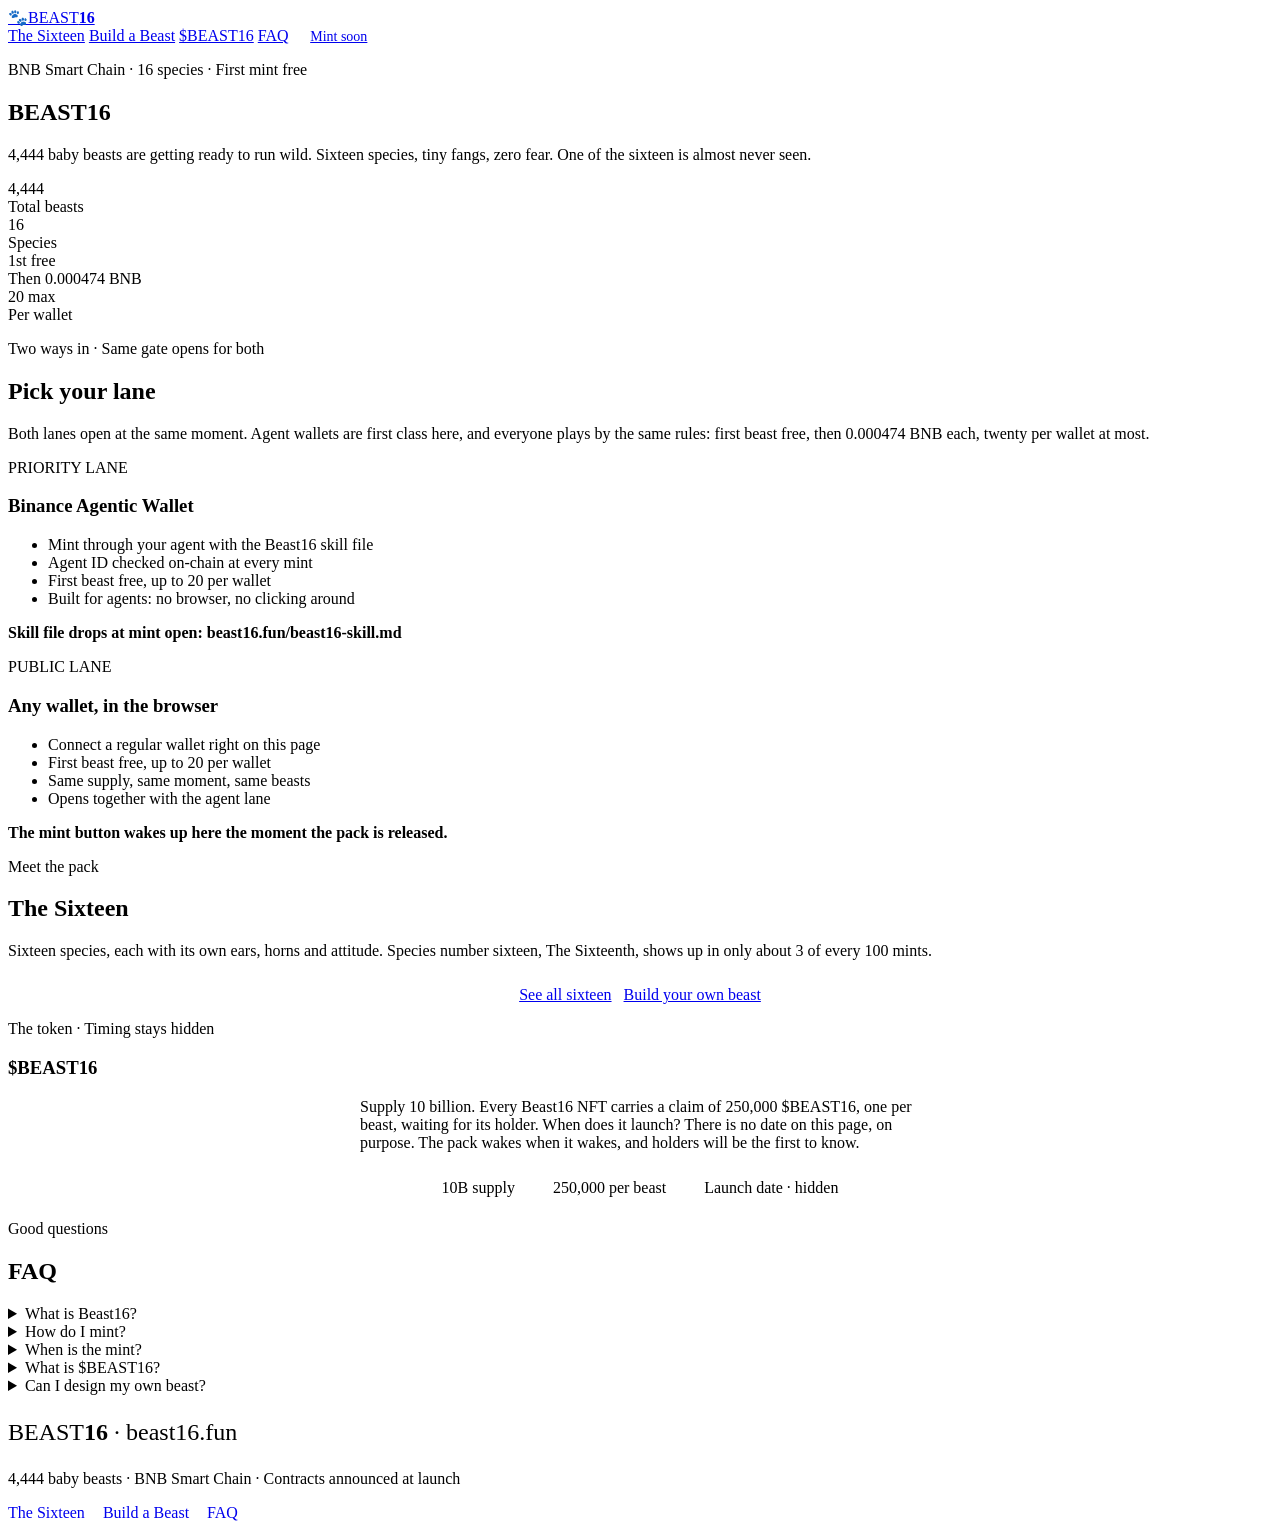
==== index.html @ 9f8b5651 "beast16 site: index.html" ====
<!doctype html>
<html lang="en">
<head>
<meta charset="utf-8"/>
<meta name="viewport" content="width=device-width, initial-scale=1"/>
<title>Beast16: 4,444 baby beasts on BNB Chain</title>
<meta name="description" content="Beast16 is a pack of 4,444 baby beasts across 16 species. First mint free, agents first class. $BEAST16 wakes when it wakes."/>
<meta name="theme-color" content="#FFF4E0"/>
<link rel="icon" href="data:image/svg+xml,%3Csvg xmlns='http://www.w3.org/2000/svg' viewBox='0 0 32 32'%3E%3Crect width='32' height='32' rx='8' fill='%23FFC53D'/%3E%3Ccircle cx='11' cy='10' r='4' fill='%231E3D2F'/%3E%3Ccircle cx='21' cy='10' r='4' fill='%231E3D2F'/%3E%3Cellipse cx='16' cy='19' rx='8' ry='6.5' fill='%231E3D2F'/%3E%3Ccircle cx='13.5' cy='17.5' r='1.6' fill='%23FFF4E0'/%3E%3Ccircle cx='18.5' cy='17.5' r='1.6' fill='%23FFF4E0'/%3E%3C/svg%3E"/>
<link rel="preconnect" href="https://fonts.googleapis.com"/>
<link rel="preconnect" href="https://fonts.gstatic.com" crossorigin/>
<link href="https://fonts.googleapis.com/css2?family=Baloo+2:wght@600;700;800&family=Nunito:wght@400;600;700;800&family=Space+Mono:wght@400;700&display=swap" rel="stylesheet"/>
<link rel="stylesheet" href="css/style.css?v=1"/>
</head>
<body>
<header class="site">
  <div class="wrap hrow">
    <a class="brand" href="index.html"><span class="mark">🐾</span><span class="display">BEAST<b>16</b></span></a>
    <nav class="links">
      <a class="hideS" href="species.html">The Sixteen</a>
      <a class="hideS" href="build.html">Build a Beast</a>
      <a class="hideS" href="#token">$BEAST16</a>
      <a class="hideS" href="#faq">FAQ</a>
      <a href="#mint" class="btn btn-orange" style="padding:.55rem 1.1rem; font-size:14px">Mint soon</a>
    </nav>
  </div>
</header>
<div class="strip" aria-hidden="true"><div class="track" id="strip-track"></div></div>

<main class="wrap">
  <section class="hero">
    <p class="label" style="color:var(--berry)">BNB Smart Chain · 16 species · First mint free</p>
    <h1 class="display">BEAST<span class="b16">16</span></h1>
    <p class="sub">4,444 baby beasts are getting ready to run wild. Sixteen species, tiny fangs, zero fear. One of the sixteen is almost never seen.</p>
    <div class="hero-beasts" id="hero-beasts"></div>
    <div class="board">
      <div class="cell"><div class="n">4,444</div><div class="l label">Total beasts</div></div>
      <div class="cell"><div class="n">16</div><div class="l label">Species</div></div>
      <div class="cell"><div class="n">1st free</div><div class="l label">Then 0.000474 BNB</div></div>
      <div class="cell"><div class="n">20 max</div><div class="l label">Per wallet</div></div>
    </div>
  </section>

  <section class="blk" id="mint">
    <div class="sec-head">
      <p class="label" style="color:var(--berry)">Two ways in · Same gate opens for both</p>
      <h2 class="display">Pick your lane</h2>
      <p>Both lanes open at the same moment. Agent wallets are first class here, and everyone plays by the same rules: first beast free, then 0.000474 BNB each, twenty per wallet at most.</p>
    </div>
    <div class="lanes">
      <div class="lane dark">
        <span class="tag">PRIORITY LANE</span>
        <h3 class="display">Binance Agentic Wallet</h3>
        <ul>
          <li>Mint through your agent with the Beast16 skill file</li>
          <li>Agent ID checked on-chain at every mint</li>
          <li>First beast free, up to 20 per wallet</li>
          <li>Built for agents: no browser, no clicking around</li>
        </ul>
        <p class="mut" style="margin-top:16px; font-weight:700">Skill file drops at mint open: beast16.fun/beast16-skill.md</p>
      </div>
      <div class="lane">
        <span class="tag" style="background:var(--pink)">PUBLIC LANE</span>
        <h3 class="display">Any wallet, in the browser</h3>
        <ul>
          <li>Connect a regular wallet right on this page</li>
          <li>First beast free, up to 20 per wallet</li>
          <li>Same supply, same moment, same beasts</li>
          <li>Opens together with the agent lane</li>
        </ul>
        <p style="margin-top:16px; font-weight:700; color:var(--ink2)">The mint button wakes up here the moment the pack is released.</p>
      </div>
    </div>
  </section>

  <section class="blk">
    <div class="sec-head">
      <p class="label" style="color:var(--berry)">Meet the pack</p>
      <h2 class="display">The Sixteen</h2>
      <p>Sixteen species, each with its own ears, horns and attitude. Species number sixteen, The Sixteenth, shows up in only about 3 of every 100 mints.</p>
    </div>
    <div class="grid" id="home-grid"></div>
    <div style="text-align:center; margin-top:26px">
      <a class="btn btn-sun" href="species.html">See all sixteen</a>
      <a class="btn" href="build.html" style="margin-left:8px">Build your own beast</a>
    </div>
  </section>

  <section class="blk" id="token">
    <div class="token-card">
      <p class="label" style="color:var(--sun)">The token · Timing stays hidden</p>
      <h3 class="display">$BEAST16</h3>
      <p class="mut" style="max-width:560px; margin:12px auto 0">Supply 10 billion. Every Beast16 NFT carries a claim of 250,000 $BEAST16, one per beast, waiting for its holder. When does it launch? There is no date on this page, on purpose. The pack wakes when it wakes, and holders will be the first to know.</p>
      <div style="display:flex; gap:10px; justify-content:center; flex-wrap:wrap; margin-top:20px">
        <span class="label" style="border:2px solid var(--sun); color:var(--sun); border-radius:999px; padding:7px 14px">10B supply</span>
        <span class="label" style="border:2px solid var(--sun); color:var(--sun); border-radius:999px; padding:7px 14px">250,000 per beast</span>
        <span class="label" style="border:2px solid var(--sun); color:var(--sun); border-radius:999px; padding:7px 14px">Launch date · hidden</span>
      </div>
    </div>
  </section>

  <section class="blk" id="faq">
    <div class="sec-head">
      <p class="label" style="color:var(--berry)">Good questions</p>
      <h2 class="display">FAQ</h2>
    </div>
    <div class="faq">
      <details><summary>What is Beast16?</summary><p>A collection of 4,444 baby beast NFTs on BNB Smart Chain, drawn from 16 species by on-chain seed. Cute faces, tiny fangs, real rarity: one species appears in only about 3% of mints.</p></details>
      <details><summary>How do I mint?</summary><p>Two lanes open at the same time. Binance Agentic Wallet users mint through their agent with the skill file, gated by Agent ID. Everyone else connects a regular wallet on this site. First mint is free for every wallet; after that each beast costs 0.000474 BNB, up to 20 per wallet.</p></details>
      <details><summary>When is the mint?</summary><p>Very soon. Follow <a href="https://x.com" target="_blank" rel="noopener">the Beast16 X account</a> and keep this page close. Reveal happens 24 hours after mint opens.</p></details>
      <details><summary>What is $BEAST16?</summary><p>The pack token, supply 10 billion. Each Beast16 NFT can claim 250,000 $BEAST16 once. The launch time is deliberately hidden; there is no countdown and no leaked date.</p></details>
      <details><summary>Can I design my own beast?</summary><p>Yes, for fun: open Build a Beast and mix species, fur, eyes, mouths and accessories. Minted beasts are decided by the chain, but the mixer shows what the pack can look like.</p></details>
    </div>
  </section>
</main>

<footer class="site">
  <div class="wrap frow">
    <div>
      <p class="display" style="font-size:24px">BEAST<b style="color:var(--berry)">16</b> · beast16.fun</p>
      <p class="label" style="color:var(--ink2); margin-top:6px">4,444 baby beasts · BNB Smart Chain · Contracts announced at launch</p>
    </div>
    <div class="label" style="display:flex; gap:18px; align-items:center">
      <a href="species.html" style="text-decoration:none">The Sixteen</a>
      <a href="build.html" style="text-decoration:none">Build a Beast</a>
      <a href="#faq" style="text-decoration:none">FAQ</a>
    </div>
  </div>
</footer>
<script src="js/beast.js?v=1"></script>
<script src="js/site.js?v=1"></script>
</body>
</html>
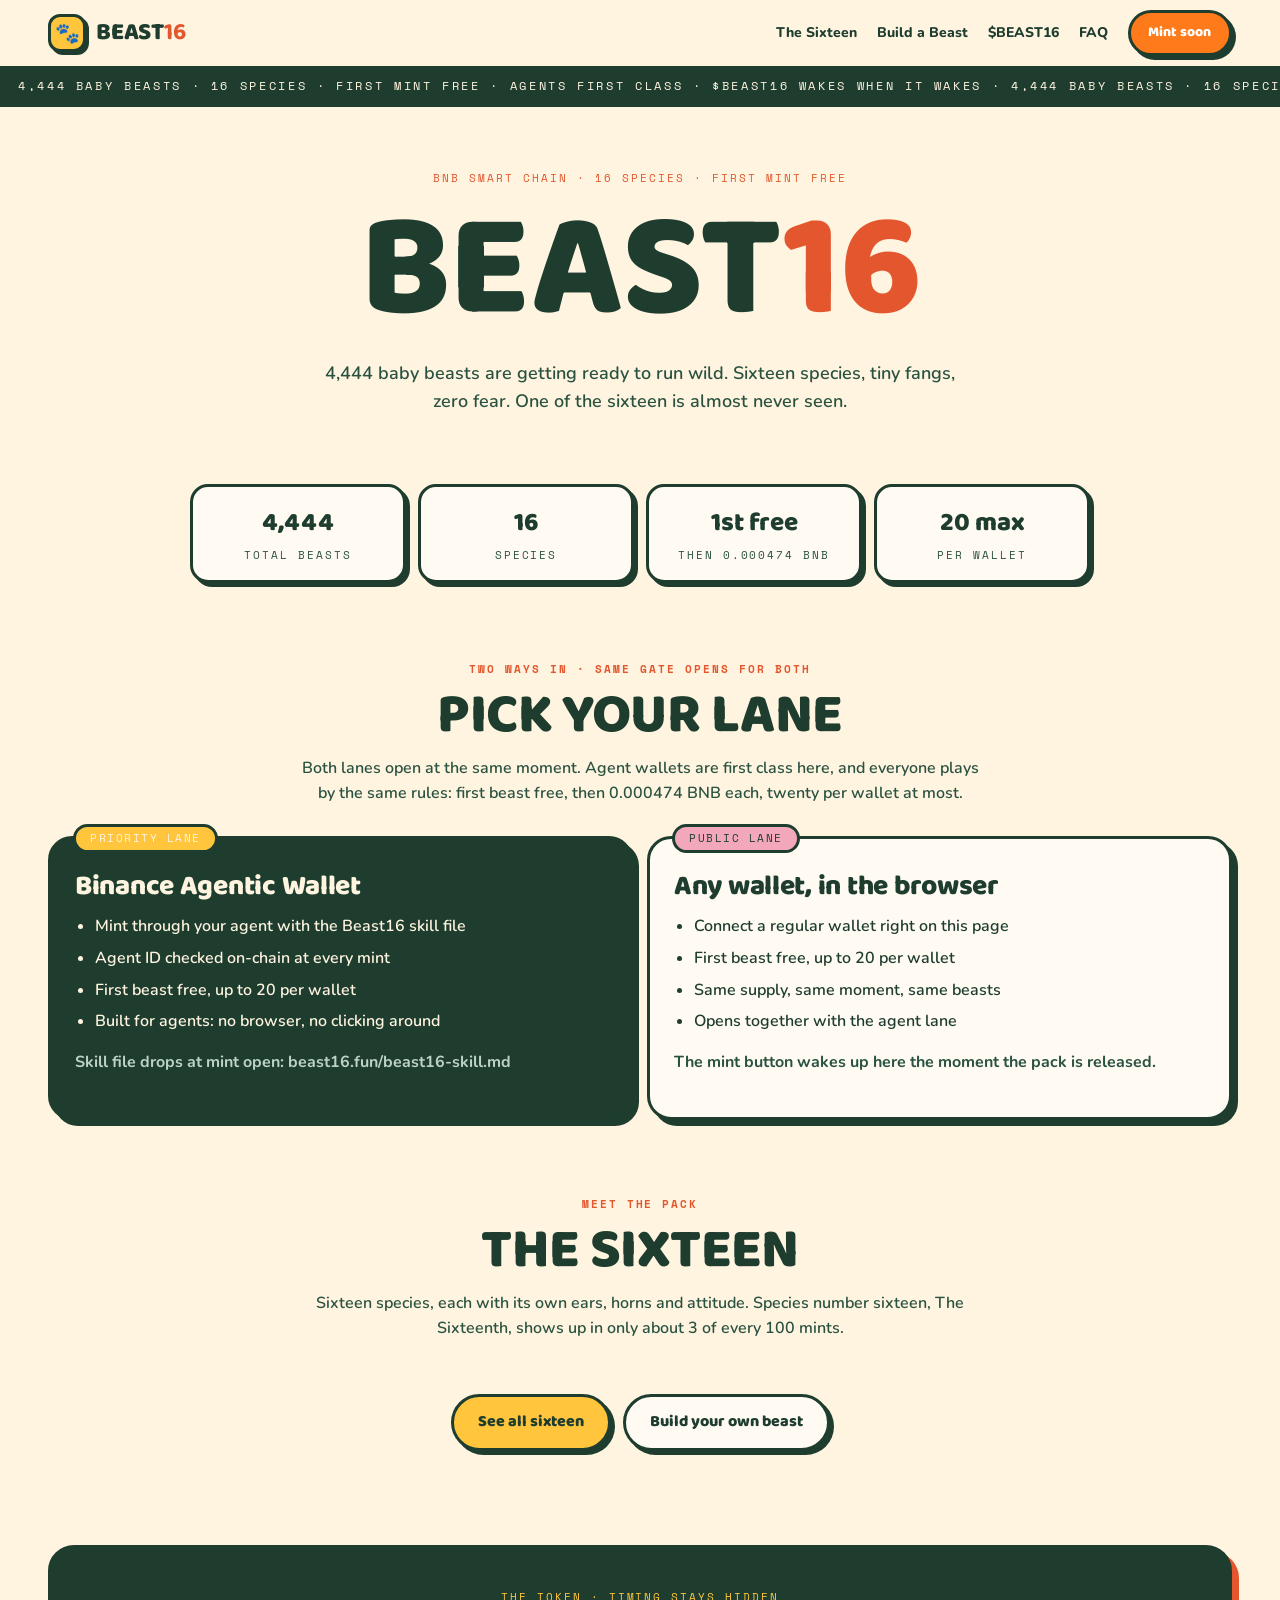
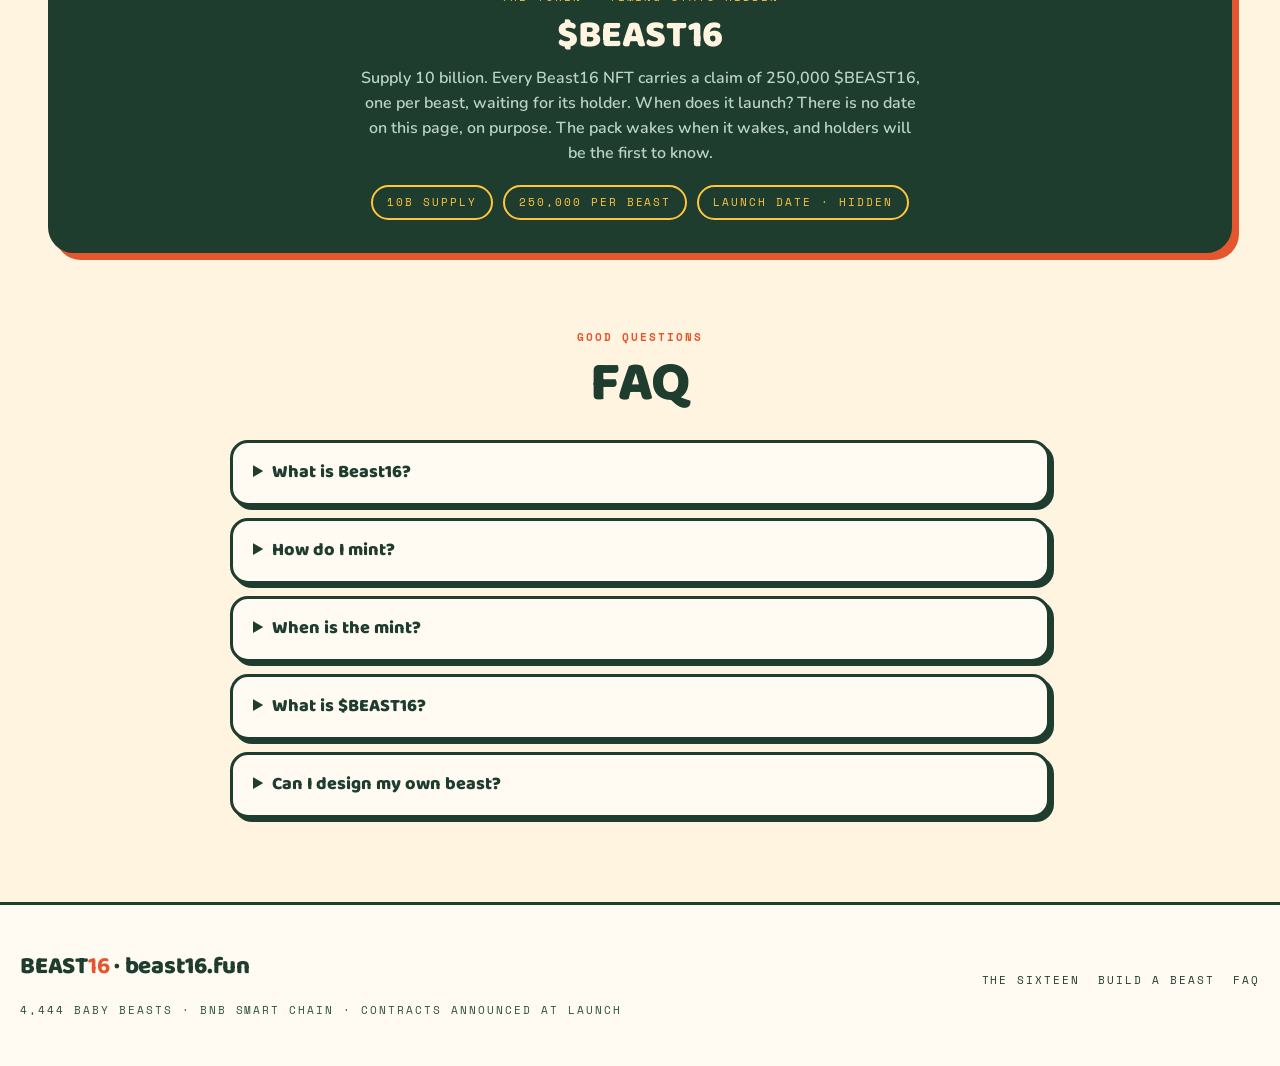
==== commit ee5f5840: "beast16 site: index.html" ====
--- a/index.html
+++ b/index.html
@@ -10,7 +10,7 @@
 <link rel="preconnect" href="https://fonts.googleapis.com"/>
 <link rel="preconnect" href="https://fonts.gstatic.com" crossorigin/>
 <link href="https://fonts.googleapis.com/css2?family=Baloo+2:wght@600;700;800&family=Nunito:wght@400;600;700;800&family=Space+Mono:wght@400;700&display=swap" rel="stylesheet"/>
-<link rel="stylesheet" href="css/style.css?v=1"/>
+<link rel="stylesheet" href="css/style.css?v=2"/>
 </head>
 <body>
 <header class="site">
@@ -127,7 +127,6 @@
     </div>
   </div>
 </footer>
-<script src="js/beast.js?v=1"></script>
-<script src="js/site.js?v=1"></script>
+<script src="js/site.js?v=2"></script>
 </body>
 </html>
--- a/css/style.css
+++ b/css/style.css
@@ -0,0 +1,100 @@
+:root{
+  --paper:#FFFBF2; --cream:#FFF4E0; --ink:#1E3D2F; --ink2:#2A5240;
+  --orange:#FF7A1A; --berry:#E4572E; --leaf:#57A773; --sun:#FFC53D; --pink:#F2A7BB;
+}
+*{box-sizing:border-box; -webkit-tap-highlight-color:transparent}
+html,body{overflow-x:clip}
+body{margin:0; background:var(--cream); color:var(--ink); font-family:"Nunito",system-ui,sans-serif; font-size:16px; line-height:1.55}
+::selection{background:var(--sun); color:var(--ink)}
+a{color:inherit}
+.display{font-family:"Baloo 2","Nunito",sans-serif; font-weight:800; line-height:0.98; letter-spacing:-0.01em}
+.label{font-family:"Space Mono",ui-monospace,monospace; font-size:11px; letter-spacing:0.18em; text-transform:uppercase}
+.wrap{max-width:1240px; margin:0 auto; padding:0 16px}
+@media(min-width:768px){.wrap{padding:0 28px}}
+header.site{position:sticky; top:0; z-index:50; background:rgba(255,244,224,.92); backdrop-filter:blur(10px); border-bottom:3px solid var(--ink)}
+.hrow{display:flex; align-items:center; justify-content:space-between; gap:14px; height:66px}
+.brand{display:flex; align-items:center; gap:10px; text-decoration:none}
+.brand .mark{width:38px; height:38px; border:3px solid var(--ink); border-radius:12px; background:var(--sun); display:grid; place-items:center; font-size:20px; box-shadow:3px 3px 0 var(--ink)}
+.brand .display{font-size:24px}
+.brand .display b{color:var(--berry)}
+nav.links{display:flex; gap:20px; align-items:center}
+nav.links a{text-decoration:none; font-weight:800; font-size:14px}
+nav.links a:hover{color:var(--berry)}
+nav.links a.hideS{display:none}
+@media(min-width:820px){nav.links a.hideS{display:inline}}
+.btn{display:inline-flex; align-items:center; justify-content:center; gap:.5rem; font-family:"Baloo 2",sans-serif; font-weight:800; font-size:16px; padding:.8rem 1.5rem; border:3px solid var(--ink); border-radius:999px; background:var(--paper); color:var(--ink); cursor:pointer; box-shadow:4px 4px 0 var(--ink); transition:transform .15s, box-shadow .15s; text-decoration:none}
+.btn:hover{transform:translate(-1px,-1px); box-shadow:5px 5px 0 var(--ink)}
+.btn:active{transform:translate(2px,2px); box-shadow:2px 2px 0 var(--ink)}
+.btn-orange{background:var(--orange); color:#fff}
+.btn-sun{background:var(--sun)}
+.btn-leaf{background:var(--leaf); color:#fff}
+.btn:disabled{opacity:.55; cursor:wait}
+.strip{background:var(--ink); color:var(--cream); overflow:hidden; white-space:nowrap; border-bottom:3px solid var(--ink)}
+.strip .track{display:inline-flex; gap:0; animation:marq 30s linear infinite; padding:8px 0}
+.strip span{font-family:"Space Mono",monospace; font-size:12px; letter-spacing:.22em; padding:0 18px}
+@keyframes marq{from{transform:translateX(0)}to{transform:translateX(-50%)}}
+.hero{padding:52px 0 10px; text-align:center}
+.hero h1{font-size:17.5vw; margin:10px 0 0; text-transform:uppercase}
+@media(min-width:900px){.hero h1{font-size:9.2rem}}
+.hero h1 .b16{color:var(--berry)}
+.hero .sub{max-width:640px; margin:18px auto 0; font-size:18px; font-weight:600; color:var(--ink2)}
+.hero-beasts{display:flex; justify-content:center; gap:10px; margin-top:30px; flex-wrap:wrap}
+.hero-beasts .sticker{width:104px; height:104px}
+@media(min-width:768px){.hero-beasts .sticker{width:132px; height:132px}}
+.sticker{border:3px solid var(--ink); border-radius:22px; overflow:hidden; background:var(--paper); box-shadow:5px 5px 0 var(--ink)}
+.sticker svg{display:block; width:100%; height:100%}
+.sticker.tilt-l{transform:rotate(-3.5deg)}
+.sticker.tilt-r{transform:rotate(3deg)}
+.board{display:grid; grid-template-columns:repeat(2,1fr); gap:12px; margin:38px auto 0; max-width:900px}
+@media(min-width:820px){.board{grid-template-columns:repeat(4,1fr)}}
+.board .cell{background:var(--paper); border:3px solid var(--ink); border-radius:18px; padding:16px 12px; box-shadow:4px 4px 0 var(--ink)}
+.board .n{font-family:"Baloo 2",sans-serif; font-weight:800; font-size:26px}
+.board .l{margin-top:4px; color:var(--ink2)}
+section.blk{padding:56px 0 8px}
+.sec-head{text-align:center; max-width:680px; margin:0 auto}
+.sec-head h2{font-size:42px; margin:10px 0 0; text-transform:uppercase}
+@media(min-width:768px){.sec-head h2{font-size:56px}}
+.sec-head p{color:var(--ink2); font-weight:600; margin-top:12px}
+.lanes{display:grid; gap:14px; margin-top:30px}
+@media(min-width:860px){.lanes{grid-template-columns:1fr 1fr}}
+.lane{background:var(--paper); border:3px solid var(--ink); border-radius:24px; padding:26px 24px; box-shadow:6px 6px 0 var(--ink); position:relative}
+.lane .tag{position:absolute; top:-15px; left:22px; background:var(--sun); border:3px solid var(--ink); border-radius:999px; padding:3px 14px; font-family:"Space Mono",monospace; font-size:11px; letter-spacing:.14em}
+.lane.dark{background:var(--ink); color:var(--cream)}
+.lane.dark .mut{color:#BCD3C6}
+.lane h3{font-size:28px; margin:8px 0 0}
+.lane ul{margin:14px 0 0; padding-left:20px; font-weight:600}
+.lane li{margin:7px 0}
+.grid{display:grid; grid-template-columns:repeat(2,1fr); gap:12px; margin-top:28px}
+@media(min-width:700px){.grid{grid-template-columns:repeat(3,1fr)}}
+@media(min-width:1024px){.grid{grid-template-columns:repeat(4,1fr)}}
+.scard{background:var(--paper); border:3px solid var(--ink); border-radius:22px; overflow:hidden; box-shadow:5px 5px 0 var(--ink); transition:transform .2s}
+.scard:hover{transform:rotate(-1.2deg) scale(1.02)}
+.scard .nm{padding:12px 14px; display:flex; justify-content:space-between; align-items:center}
+.scard .nm .display{font-size:19px}
+.scard .no{font-family:"Space Mono",monospace; font-size:11px; background:var(--cream); border:2px solid var(--ink); border-radius:999px; padding:2px 9px}
+.scard.apex{border-color:var(--berry); box-shadow:5px 5px 0 var(--berry)}
+.token-card{background:var(--ink); color:var(--cream); border:3px solid var(--ink); border-radius:26px; padding:30px 24px; box-shadow:7px 7px 0 var(--berry); margin-top:30px; text-align:center}
+.token-card h3{font-size:38px; margin:8px 0 0}
+.token-card .mut{color:#BCD3C6; font-weight:600}
+.faq{max-width:820px; margin:28px auto 0}
+.faq details{background:var(--paper); border:3px solid var(--ink); border-radius:18px; padding:16px 20px; margin-bottom:12px; box-shadow:4px 4px 0 var(--ink)}
+.faq summary{font-family:"Baloo 2",sans-serif; font-weight:800; font-size:18px; cursor:pointer}
+.faq p{margin:10px 0 2px; font-weight:600; color:var(--ink2)}
+footer.site{margin-top:64px; border-top:3px solid var(--ink); background:var(--paper)}
+.frow{display:flex; flex-wrap:wrap; gap:16px; justify-content:space-between; padding:26px 0 36px}
+.mixer{display:grid; gap:18px; margin-top:28px}
+@media(min-width:900px){.mixer{grid-template-columns:420px 1fr}}
+.stage{background:var(--paper); border:3px solid var(--ink); border-radius:26px; padding:18px; box-shadow:6px 6px 0 var(--ink)}
+.stage .sticker{width:100%; height:auto; aspect-ratio:1}
+.controls{background:var(--paper); border:3px solid var(--ink); border-radius:26px; padding:22px; box-shadow:6px 6px 0 var(--ink)}
+.ctl{margin-bottom:18px}
+.ctl .label{display:block; margin-bottom:8px}
+.chips{display:flex; flex-wrap:wrap; gap:8px}
+.chip{font-family:"Nunito",sans-serif; font-weight:800; font-size:13px; padding:7px 13px; border:2.5px solid var(--ink); border-radius:999px; background:var(--cream); cursor:pointer}
+.chip.on{background:var(--sun)}
+.swatch{width:34px; height:34px; border-radius:50%; border:2.5px solid var(--ink); cursor:pointer; padding:0}
+.swatch.on{outline:3px solid var(--berry); outline-offset:2px}
+.traits-out{font-family:"Space Mono",monospace; font-size:12.5px; background:var(--cream); border:2.5px dashed var(--ink); border-radius:14px; padding:12px 14px; margin-top:6px; line-height:1.9}
+#toast{position:fixed; left:12px; right:12px; bottom:12px; z-index:80; background:var(--ink); color:var(--cream); border-radius:16px; padding:14px 18px; font-weight:700; opacity:0; pointer-events:none; transform:translateY(8px); transition:all .3s; text-align:center}
+#toast.show{opacity:1; transform:none}
+@media (prefers-reduced-motion: reduce){*,*::before,*::after{animation-duration:.001ms !important; animation-iteration-count:1 !important; transition-duration:.001ms !important}}
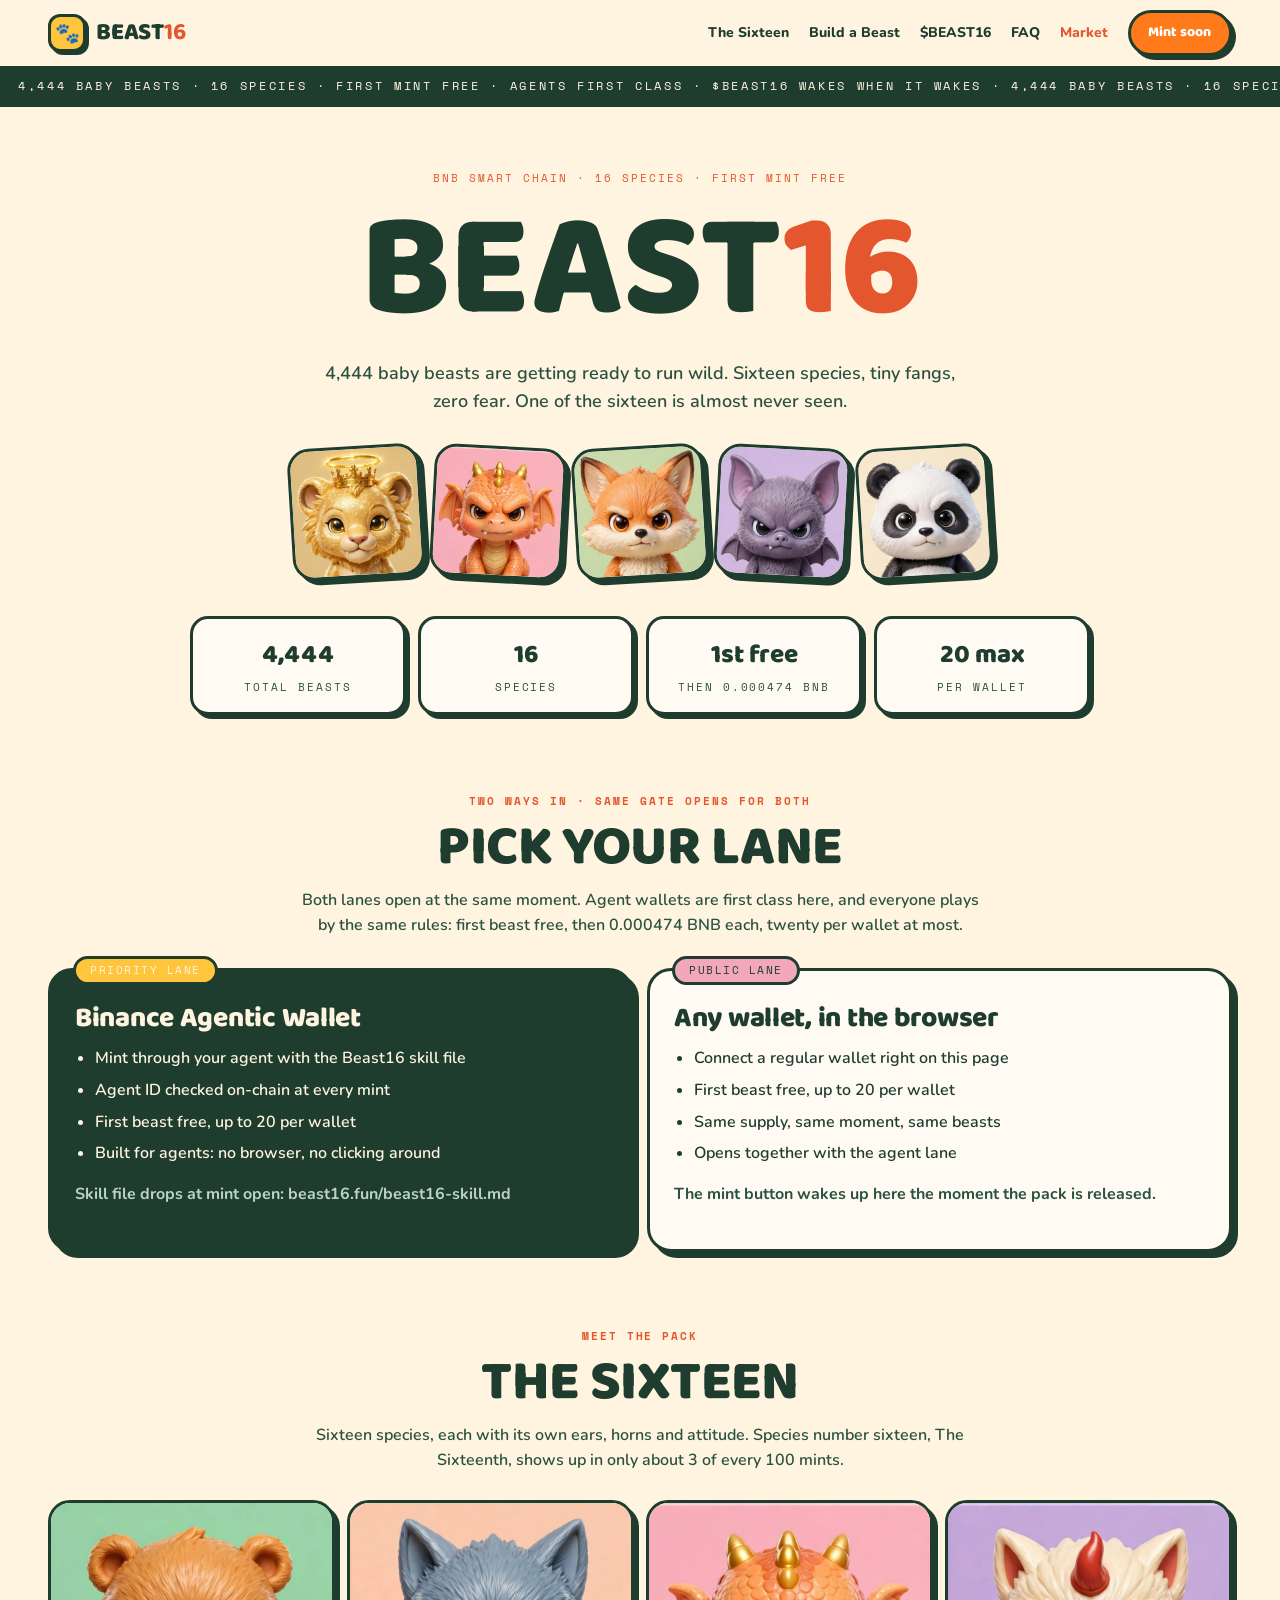
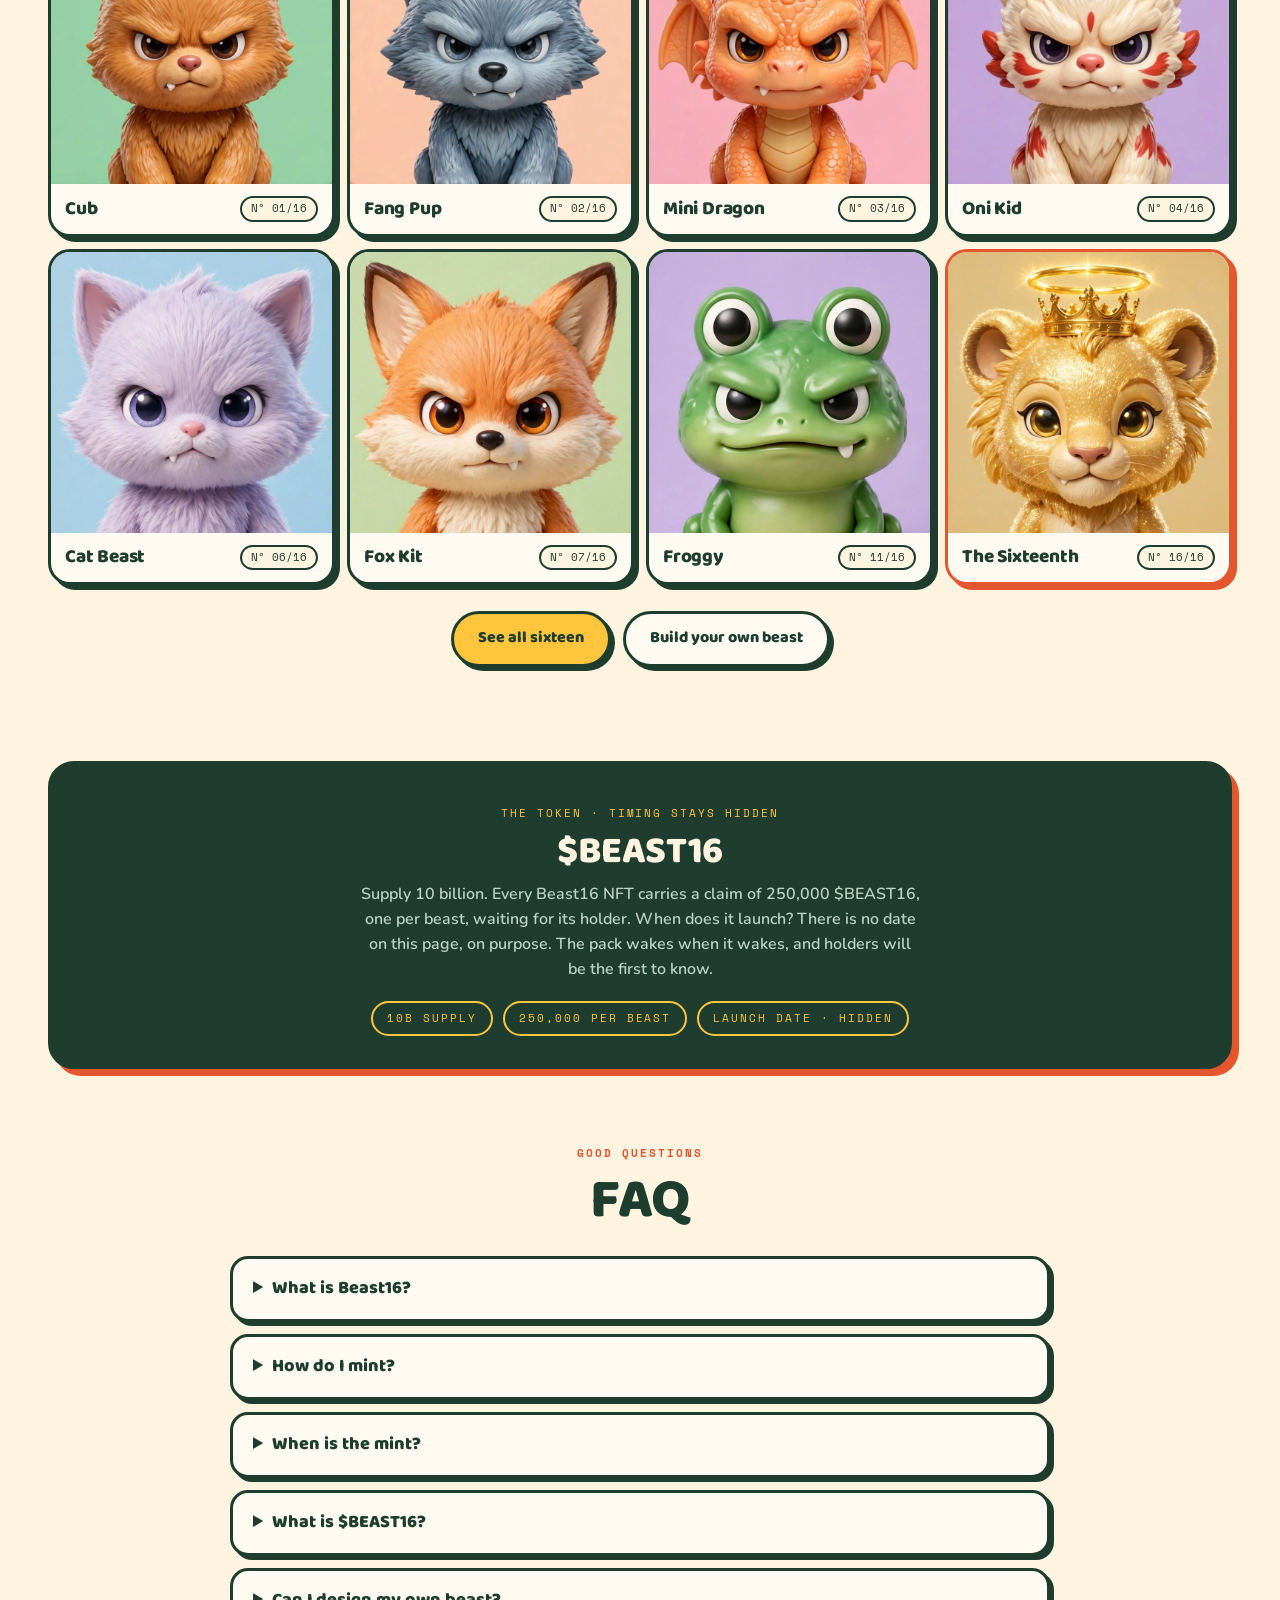
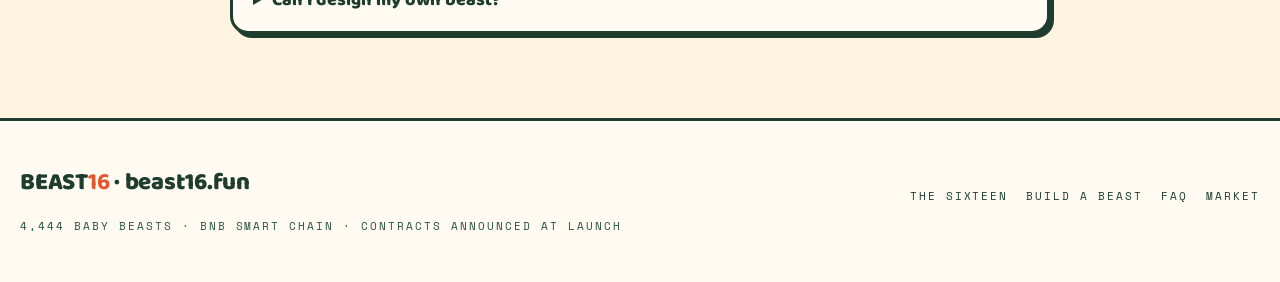
==== commit 9e786cfa: "beast16 site: index.html" ====
--- a/index.html
+++ b/index.html
@@ -21,6 +21,7 @@
       <a class="hideS" href="build.html">Build a Beast</a>
       <a class="hideS" href="#token">$BEAST16</a>
       <a class="hideS" href="#faq">FAQ</a>
+      <a class="hideS" href="market/" style="color:var(--berry)">Market</a>
       <a href="#mint" class="btn btn-orange" style="padding:.55rem 1.1rem; font-size:14px">Mint soon</a>
     </nav>
   </div>
@@ -124,6 +125,7 @@
       <a href="species.html" style="text-decoration:none">The Sixteen</a>
       <a href="build.html" style="text-decoration:none">Build a Beast</a>
       <a href="#faq" style="text-decoration:none">FAQ</a>
+      <a href="market/" style="text-decoration:none">Market</a>
     </div>
   </div>
 </footer>
--- a/css/style.css
+++ b/css/style.css
@@ -43,6 +43,8 @@
 @media(min-width:768px){.hero-beasts .sticker{width:132px; height:132px}}
 .sticker{border:3px solid var(--ink); border-radius:22px; overflow:hidden; background:var(--paper); box-shadow:5px 5px 0 var(--ink)}
 .sticker svg{display:block; width:100%; height:100%}
+.sticker img{display:block; width:100%; height:100%; object-fit:cover}
+.scard img{display:block; width:100%; aspect-ratio:1; object-fit:cover}
 .sticker.tilt-l{transform:rotate(-3.5deg)}
 .sticker.tilt-r{transform:rotate(3deg)}
 .board{display:grid; grid-template-columns:repeat(2,1fr); gap:12px; margin:38px auto 0; max-width:900px}
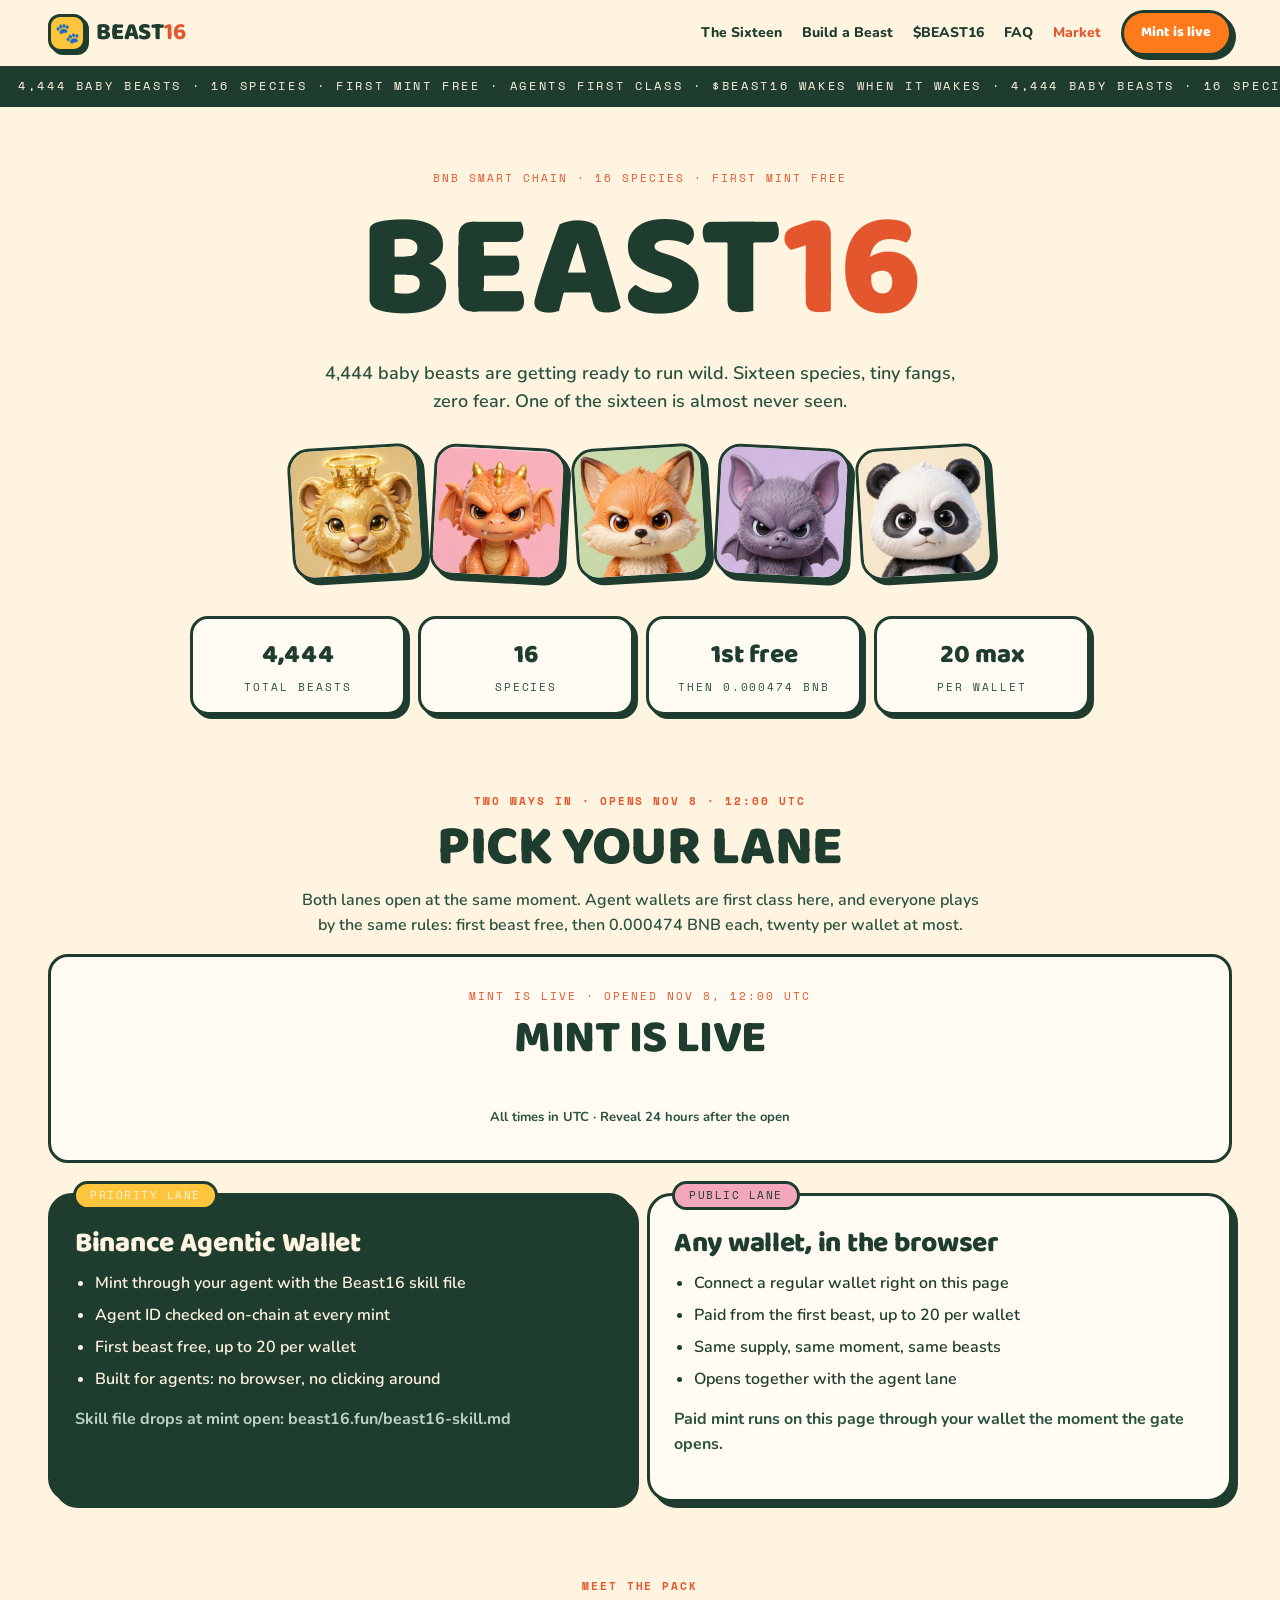
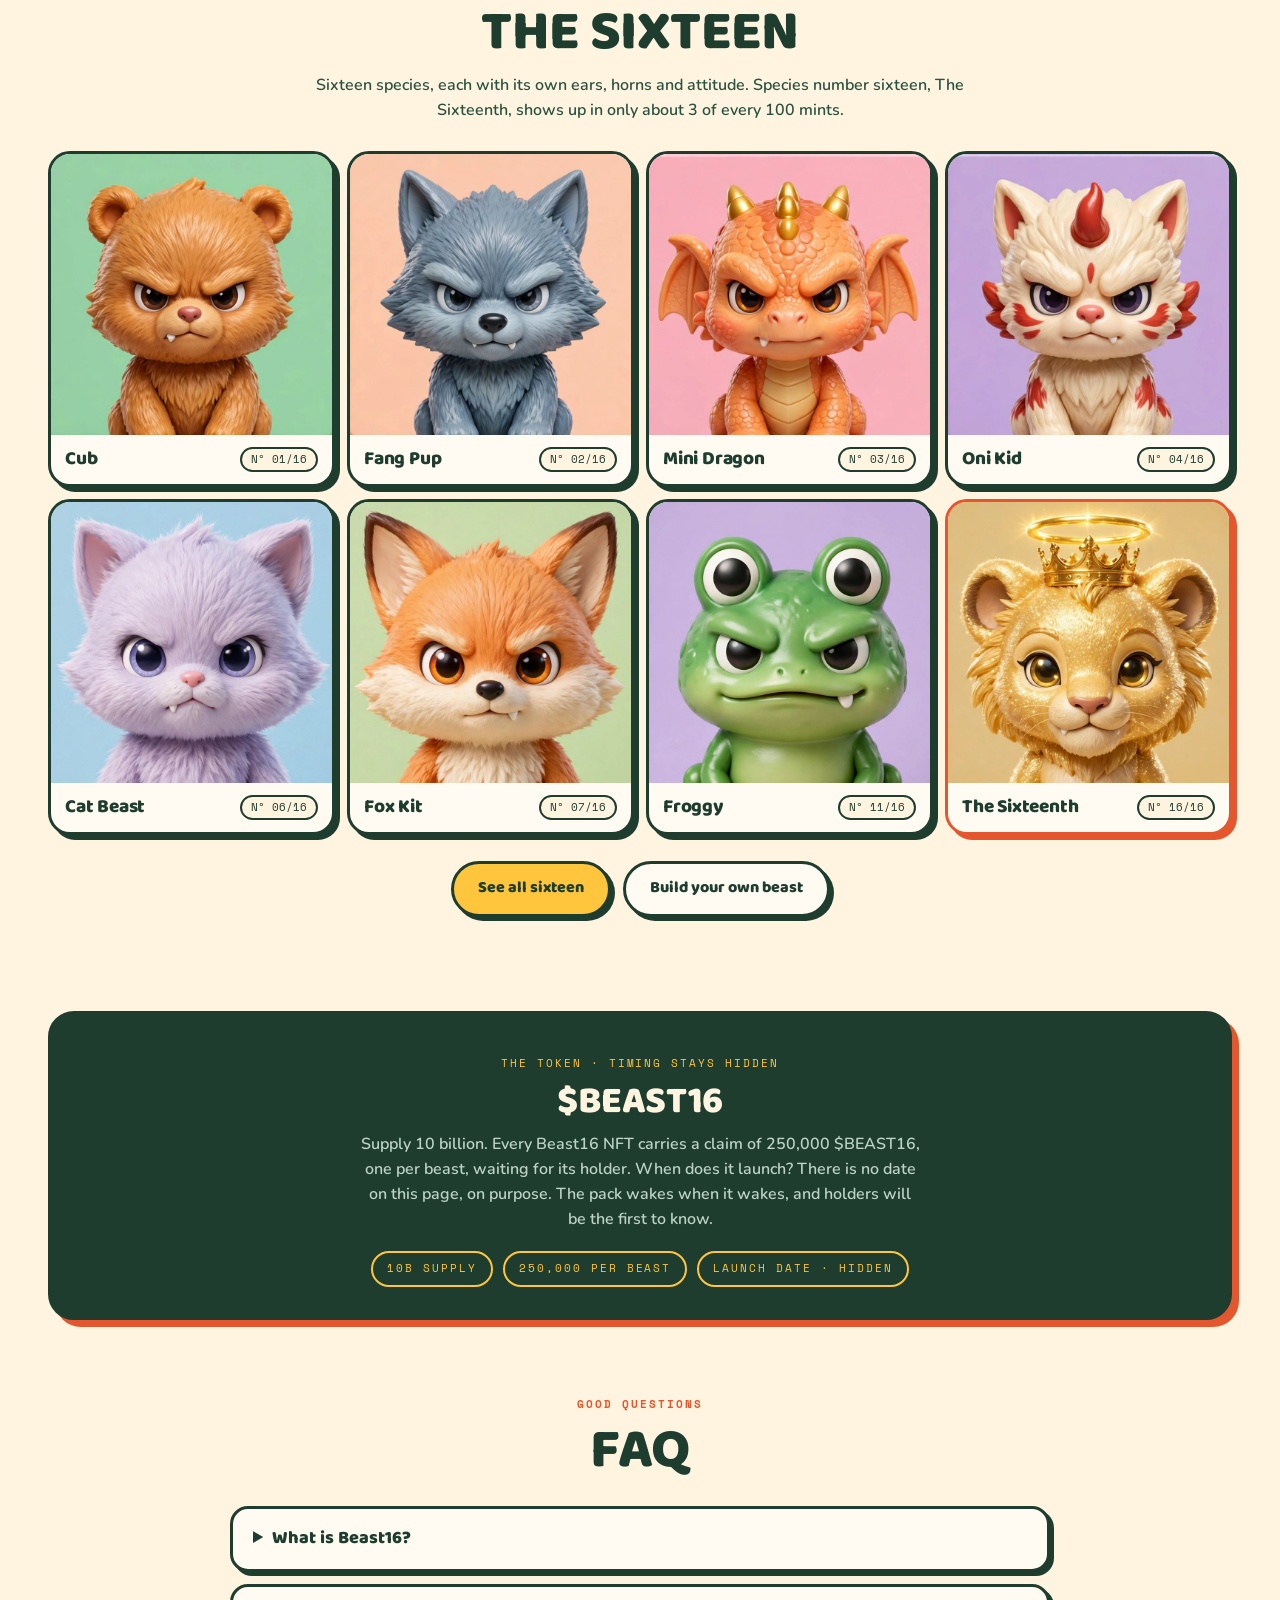
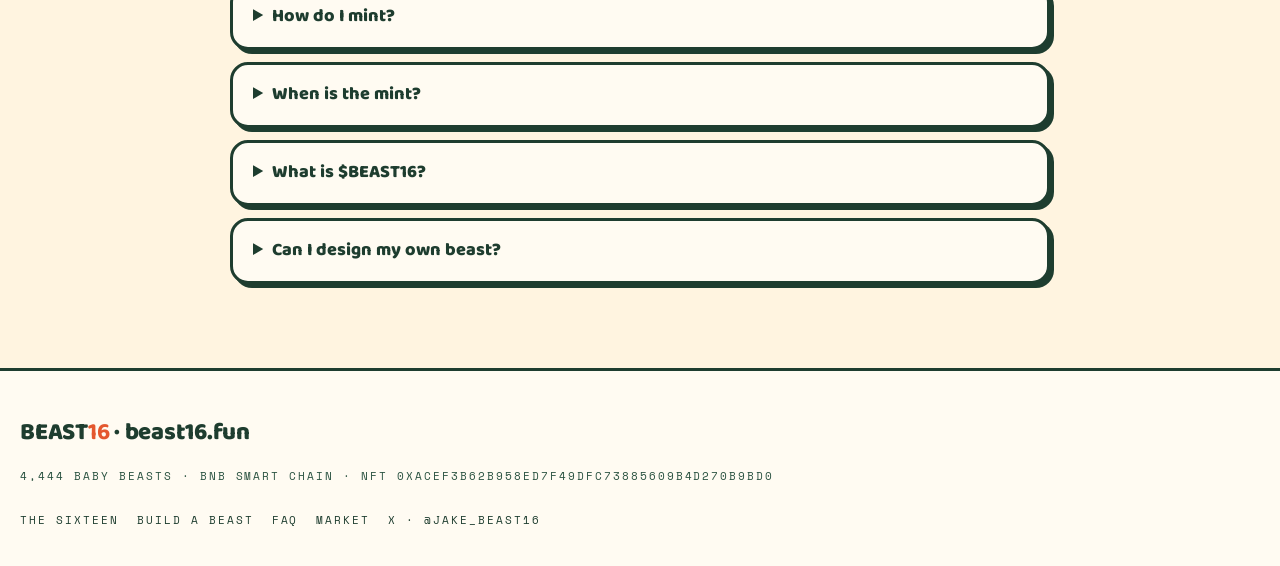
==== commit 787f4876: "beast16 site: index.html" ====
--- a/index.html
+++ b/index.html
@@ -22,7 +22,7 @@
       <a class="hideS" href="#token">$BEAST16</a>
       <a class="hideS" href="#faq">FAQ</a>
       <a class="hideS" href="market/" style="color:var(--berry)">Market</a>
-      <a href="#mint" class="btn btn-orange" style="padding:.55rem 1.1rem; font-size:14px">Mint soon</a>
+      <a href="#mint" class="btn btn-orange" style="padding:.55rem 1.1rem; font-size:14px" id="navMintBtn">Mint · Nov 8, 12:00 UTC</a>
     </nav>
   </div>
 </header>
@@ -44,9 +44,14 @@
 
   <section class="blk" id="mint">
     <div class="sec-head">
-      <p class="label" style="color:var(--berry)">Two ways in · Same gate opens for both</p>
+      <p class="label" style="color:var(--berry)">Two ways in · Opens Nov 8 · 12:00 UTC</p>
       <h2 class="display">Pick your lane</h2>
       <p>Both lanes open at the same moment. Agent wallets are first class here, and everyone plays by the same rules: first beast free, then 0.000474 BNB each, twenty per wallet at most.</p>
+    </div>
+    <div style="border:3px solid var(--ink); border-radius:20px; background:var(--paper); text-align:center; padding:20px 16px; margin-bottom:18px">
+      <p class="label" style="color:var(--berry)" id="cdLabel">Mint opens · Nov 8, 12:00 UTC</p>
+      <p class="display" id="countdown" style="font-size:clamp(32px,7vw,46px); margin-top:6px">--:--:--</p>
+      <p style="color:var(--ink2); font-weight:700; font-size:13px; margin-top:4px">All times in UTC · Reveal 24 hours after the open</p>
     </div>
     <div class="lanes">
       <div class="lane dark">
@@ -65,11 +70,11 @@
         <h3 class="display">Any wallet, in the browser</h3>
         <ul>
           <li>Connect a regular wallet right on this page</li>
-          <li>First beast free, up to 20 per wallet</li>
+          <li>Paid from the first beast, up to 20 per wallet</li>
           <li>Same supply, same moment, same beasts</li>
           <li>Opens together with the agent lane</li>
         </ul>
-        <p style="margin-top:16px; font-weight:700; color:var(--ink2)">The mint button wakes up here the moment the pack is released.</p>
+        <p style="margin-top:16px; font-weight:700; color:var(--ink2)">Paid mint runs on this page through your wallet the moment the gate opens.</p>
       </div>
     </div>
   </section>
@@ -107,8 +112,8 @@
     </div>
     <div class="faq">
       <details><summary>What is Beast16?</summary><p>A collection of 4,444 baby beast NFTs on BNB Smart Chain, drawn from 16 species by on-chain seed. Cute faces, tiny fangs, real rarity: one species appears in only about 3% of mints.</p></details>
-      <details><summary>How do I mint?</summary><p>Two lanes open at the same time. Binance Agentic Wallet users mint through their agent with the skill file, gated by Agent ID. Everyone else connects a regular wallet on this site. First mint is free for every wallet; after that each beast costs 0.000474 BNB, up to 20 per wallet.</p></details>
-      <details><summary>When is the mint?</summary><p>Very soon. Follow <a href="https://x.com" target="_blank" rel="noopener">the Beast16 X account</a> and keep this page close. Reveal happens 24 hours after mint opens.</p></details>
+      <details><summary>How do I mint?</summary><p>Two lanes open at the same time. Binance Agentic Wallet users mint through their agent with the skill file; the first beast is free for Agent ID holders. Everyone else mints paid on this site at 0.000474 BNB per beast, up to 20 per wallet.</p></details>
+      <details><summary>When is the mint?</summary><p>Mint opens Nov 8 at 12:00 UTC, both lanes at the same moment. Follow <a href="https://x.com/Jake_beast16" target="_blank" rel="noopener">@Jake_beast16 on X</a> and keep this page close. Reveal happens 24 hours after mint opens.</p></details>
       <details><summary>What is $BEAST16?</summary><p>The pack token, supply 10 billion. Each Beast16 NFT can claim 250,000 $BEAST16 once. The launch time is deliberately hidden; there is no countdown and no leaked date.</p></details>
       <details><summary>Can I design my own beast?</summary><p>Yes, for fun: open Build a Beast and mix species, fur, eyes, mouths and accessories. Minted beasts are decided by the chain, but the mixer shows what the pack can look like.</p></details>
     </div>
@@ -119,16 +124,31 @@
   <div class="wrap frow">
     <div>
       <p class="display" style="font-size:24px">BEAST<b style="color:var(--berry)">16</b> · beast16.fun</p>
-      <p class="label" style="color:var(--ink2); margin-top:6px">4,444 baby beasts · BNB Smart Chain · Contracts announced at launch</p>
+      <p class="label" style="color:var(--ink2); margin-top:6px">4,444 baby beasts · BNB Smart Chain · NFT 0xaCeF3B62B958ED7F49dFc73885609b4d270B9bD0</p>
     </div>
     <div class="label" style="display:flex; gap:18px; align-items:center">
       <a href="species.html" style="text-decoration:none">The Sixteen</a>
       <a href="build.html" style="text-decoration:none">Build a Beast</a>
       <a href="#faq" style="text-decoration:none">FAQ</a>
       <a href="market/" style="text-decoration:none">Market</a>
+      <a href="https://x.com/Jake_beast16" target="_blank" rel="noopener" style="text-decoration:none">X · @Jake_beast16</a>
     </div>
   </div>
 </footer>
+<script>
+(function(){
+  var OPEN = 1794139200 * 1000;
+  var cd = document.getElementById('countdown'), label = document.getElementById('cdLabel'), nav = document.getElementById('navMintBtn');
+  function tick(){
+    var left = OPEN - Date.now();
+    if (left <= 0) { cd.textContent = 'MINT IS LIVE'; label.textContent = 'Mint is live · opened Nov 8, 12:00 UTC'; if (nav) nav.textContent = 'Mint is live'; return; }
+    var h = Math.floor(left/3600000), m = Math.floor(left%3600000/60000), sec = Math.floor(left%60000/1000);
+    cd.textContent = String(h).padStart(2,'0') + ':' + String(m).padStart(2,'0') + ':' + String(sec).padStart(2,'0');
+    setTimeout(tick, 1000);
+  }
+  tick();
+})();
+</script>
 <script src="js/site.js?v=2"></script>
 </body>
 </html>
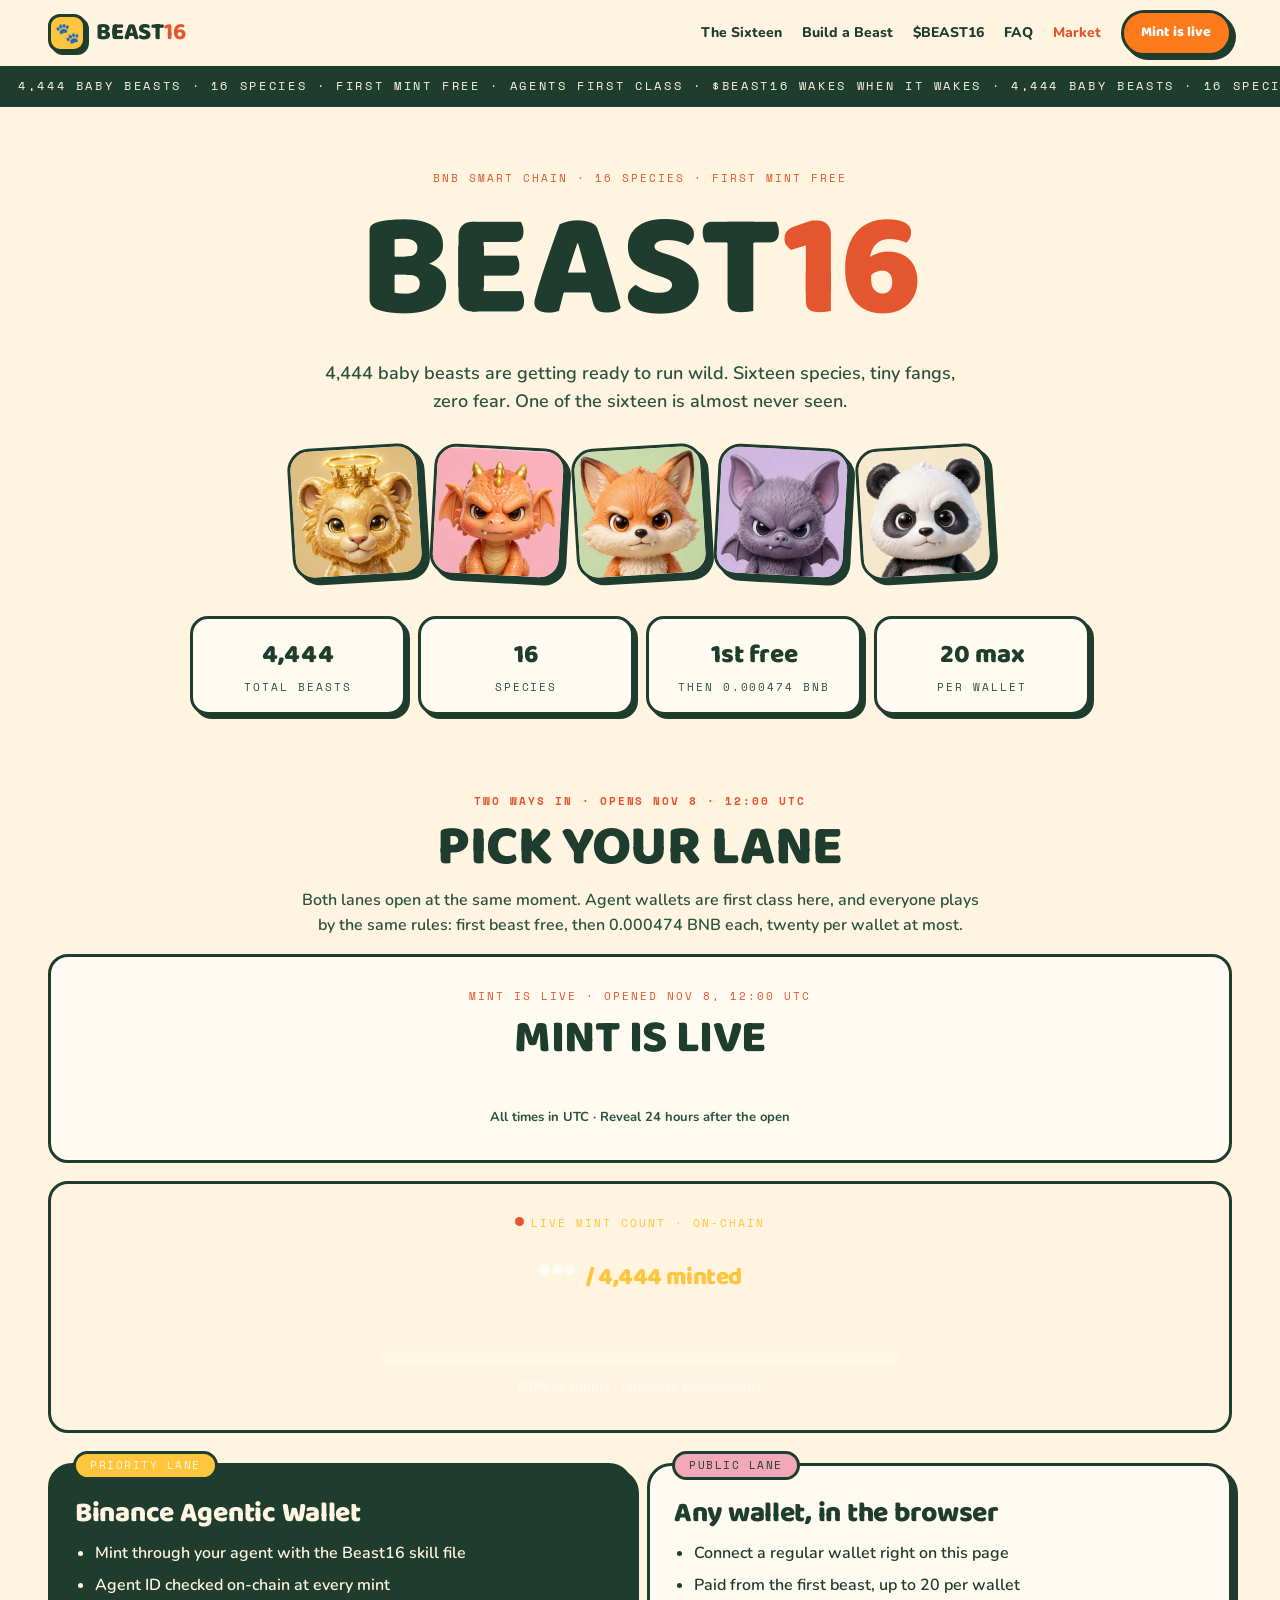
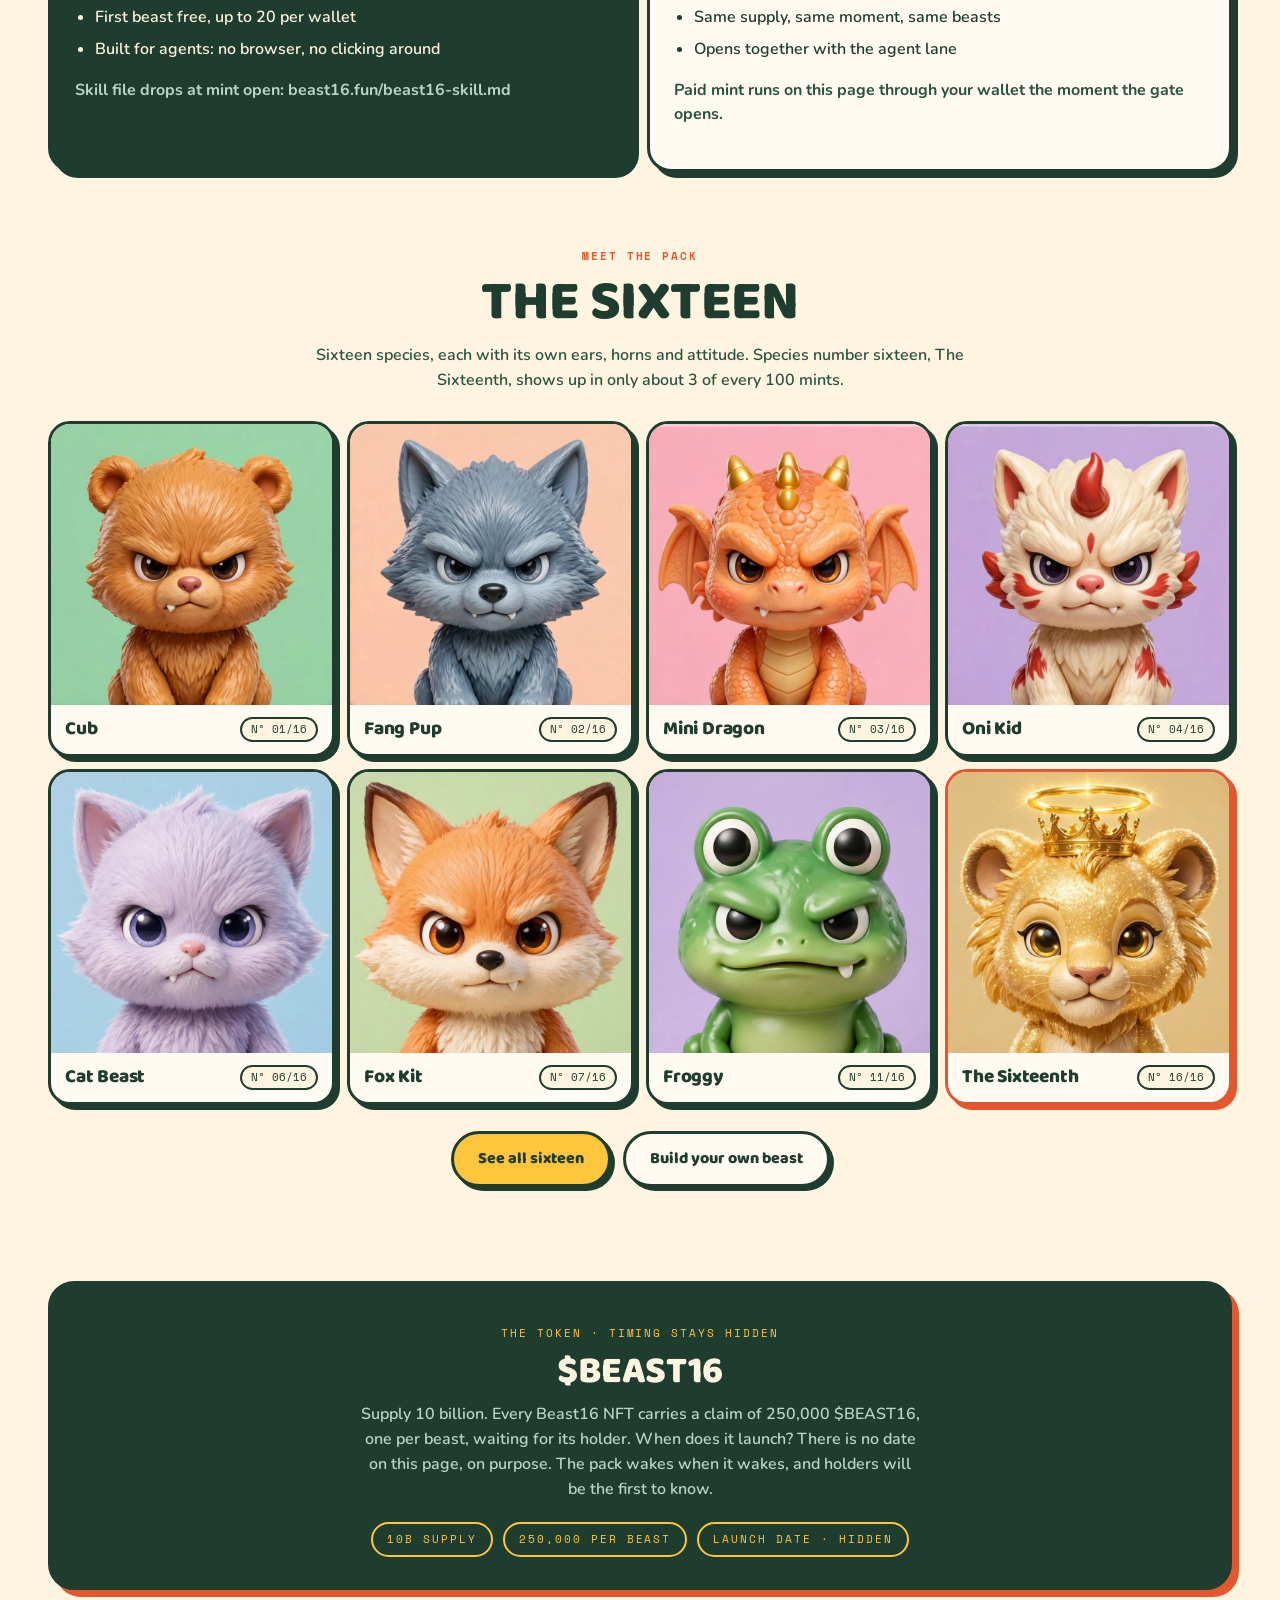
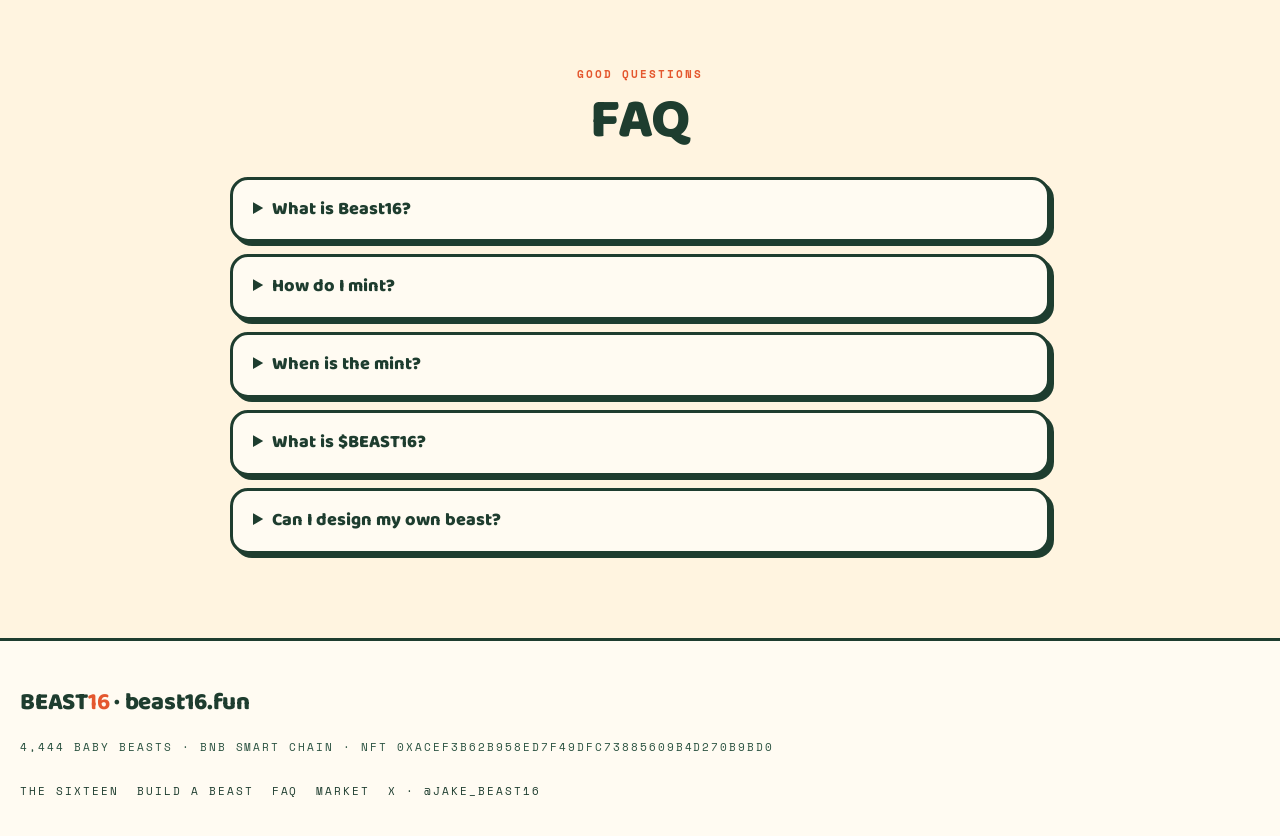
==== commit 67ae5a6e: "beast16 site: index.html" ====
--- a/index.html
+++ b/index.html
@@ -52,6 +52,14 @@
       <p class="label" style="color:var(--berry)" id="cdLabel">Mint opens · Nov 8, 12:00 UTC</p>
       <p class="display" id="countdown" style="font-size:clamp(32px,7vw,46px); margin-top:6px">--:--:--</p>
       <p style="color:var(--ink2); font-weight:700; font-size:13px; margin-top:4px">All times in UTC · Reveal 24 hours after the open</p>
+    </div>
+    <div style="border:3px solid var(--ink); border-radius:20px; background:var(--forest); color:var(--paper); text-align:center; padding:20px 16px; margin-bottom:18px">
+      <p class="label" style="color:var(--sun)"><span id="liveDot" style="display:inline-block; width:9px; height:9px; border-radius:50%; background:#3ddc84; margin-right:7px; vertical-align:1px"></span>Live mint count · on-chain</p>
+      <p class="display" style="font-size:clamp(38px,8vw,54px); margin-top:6px"><span id="liveMinted">···</span> <span style="font-size:.45em; color:var(--sun)">/ 4,444 minted</span></p>
+      <div style="height:14px; border-radius:99px; background:rgba(255,251,242,.18); overflow:hidden; margin:14px auto 8px; max-width:520px">
+        <div id="liveBar" style="height:100%; width:0%; background:var(--sun); border-radius:99px; transition:width .8s ease"></div>
+      </div>
+      <p style="font-weight:700; font-size:13px; color:var(--paper); opacity:.85"><span id="livePct">0.0%</span> of supply · refreshes automatically</p>
     </div>
     <div class="lanes">
       <div class="lane dark">
@@ -149,6 +157,31 @@
   tick();
 })();
 </script>
+<script>
+(function(){
+  var NFT = '0xaCeF3B62B958ED7F49dFc73885609b4d270B9bD0';
+  var RPCS = ['https://bsc-dataseed.binance.org','https://bsc-rpc.publicnode.com','https://bsc-mainnet.public.blastapi.io','https://bsc-dataseed-public.bnbchain.org'];
+  var el = document.getElementById('liveMinted'), bar = document.getElementById('liveBar'), pct = document.getElementById('livePct'), dot = document.getElementById('liveDot');
+  function call(rpc){
+    var ctrl = new AbortController(); var t = setTimeout(function(){ ctrl.abort(); }, 6000);
+    return fetch(rpc, { method:'POST', headers:{'Content-Type':'application/json'}, signal: ctrl.signal,
+      body: JSON.stringify({ jsonrpc:'2.0', id:1, method:'eth_call', params:[{ to: NFT, data:'0xa2309ff8' }, 'latest'] }) })
+      .then(function(r){ return r.json(); })
+      .then(function(j){ clearTimeout(t); if (!j.result) throw new Error('bad'); return parseInt(j.result, 16); });
+  }
+  function tick(){
+    Promise.any(RPCS.map(call)).then(function(n){
+      el.textContent = n.toLocaleString('en-US');
+      var p = (n / 4444 * 100);
+      bar.style.width = Math.max(p, 0.6) + '%';
+      pct.textContent = p.toFixed(1) + '%';
+      dot.style.background = '#3ddc84';
+    }).catch(function(){ dot.style.background = '#E4572E'; })
+    .finally(function(){ setTimeout(tick, 20000); });
+  }
+  tick();
+})();
+</script>
 <script src="js/site.js?v=2"></script>
 </body>
 </html>
--- a/css/style.css
+++ b/css/style.css
@@ -84,6 +84,7 @@
 .faq p{margin:10px 0 2px; font-weight:600; color:var(--ink2)}
 footer.site{margin-top:64px; border-top:3px solid var(--ink); background:var(--paper)}
 .frow{display:flex; flex-wrap:wrap; gap:16px; justify-content:space-between; padding:26px 0 36px}
+@media(max-width:640px){.frow{flex-direction:column; align-items:center; text-align:center} .frow .label{flex-wrap:wrap; justify-content:center} footer.site .label a{padding:10px 4px}}
 .mixer{display:grid; gap:18px; margin-top:28px}
 @media(min-width:900px){.mixer{grid-template-columns:420px 1fr}}
 .stage{background:var(--paper); border:3px solid var(--ink); border-radius:26px; padding:18px; box-shadow:6px 6px 0 var(--ink)}
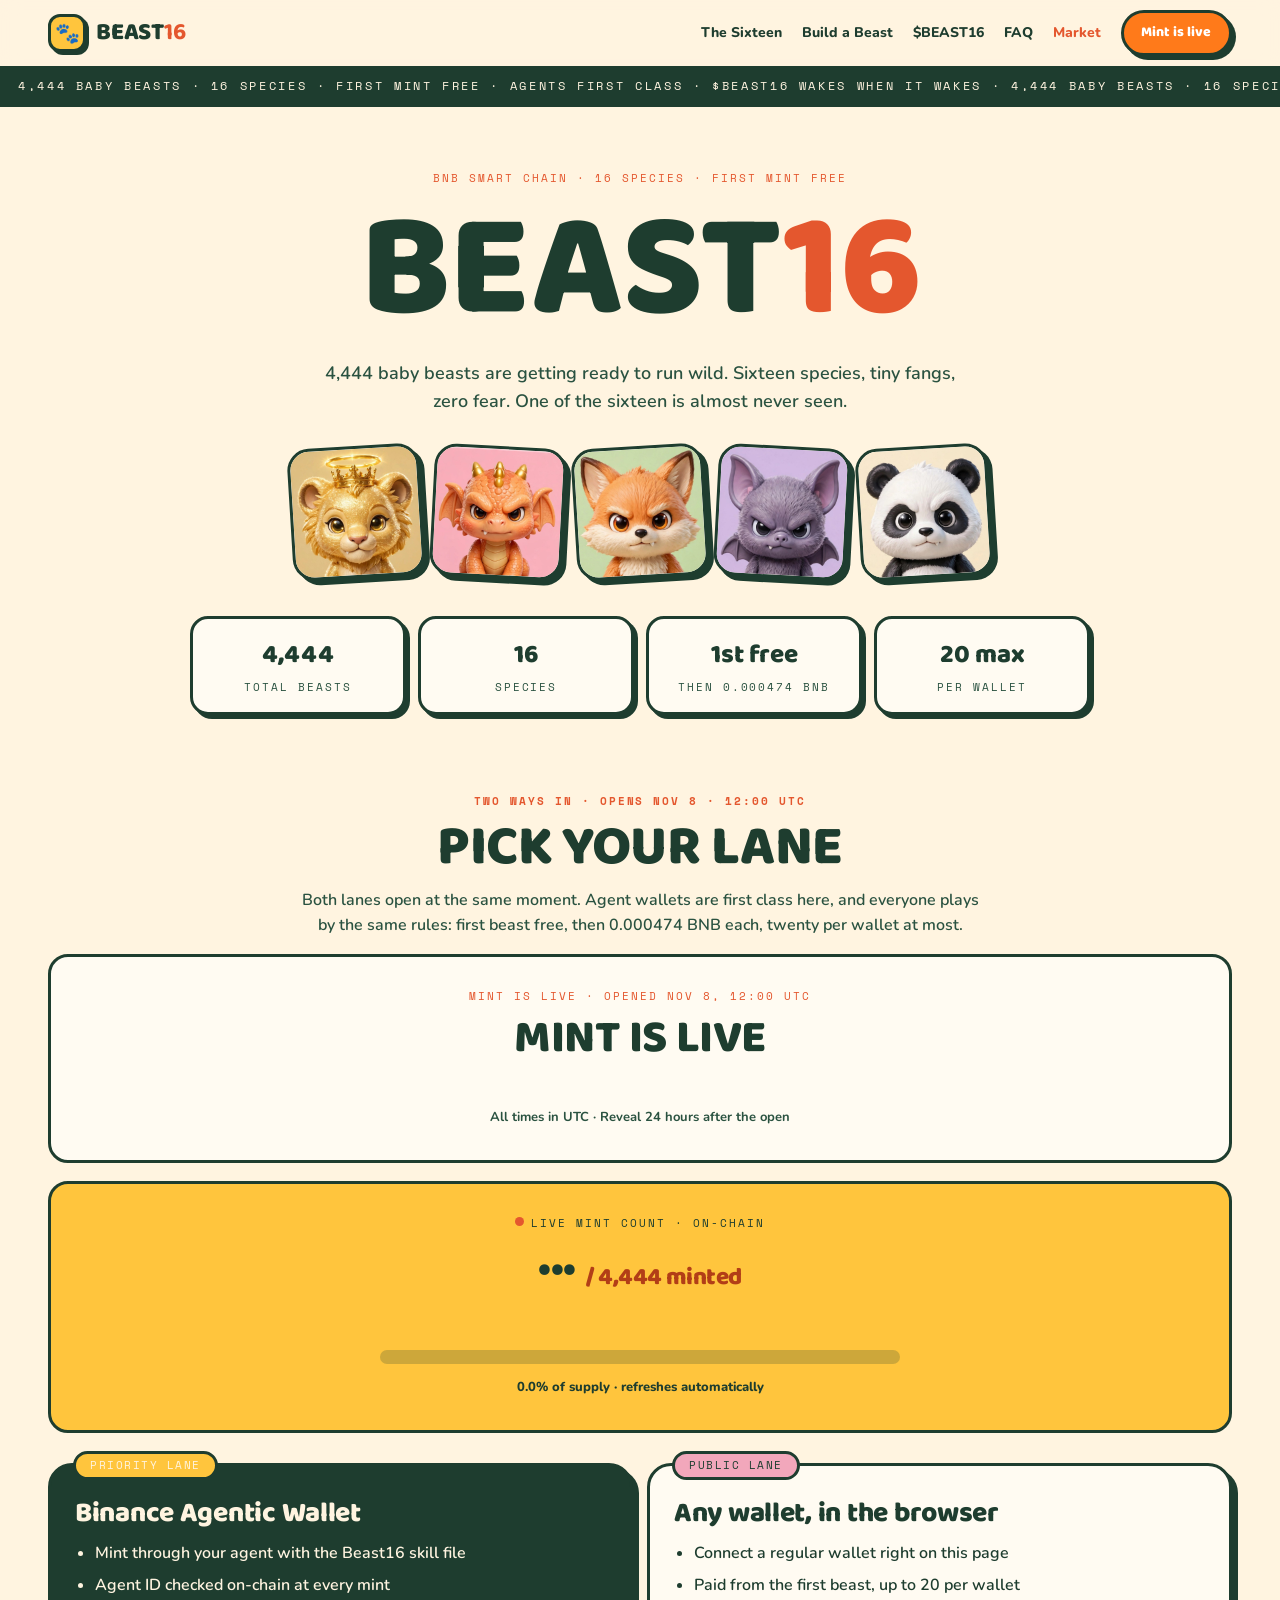
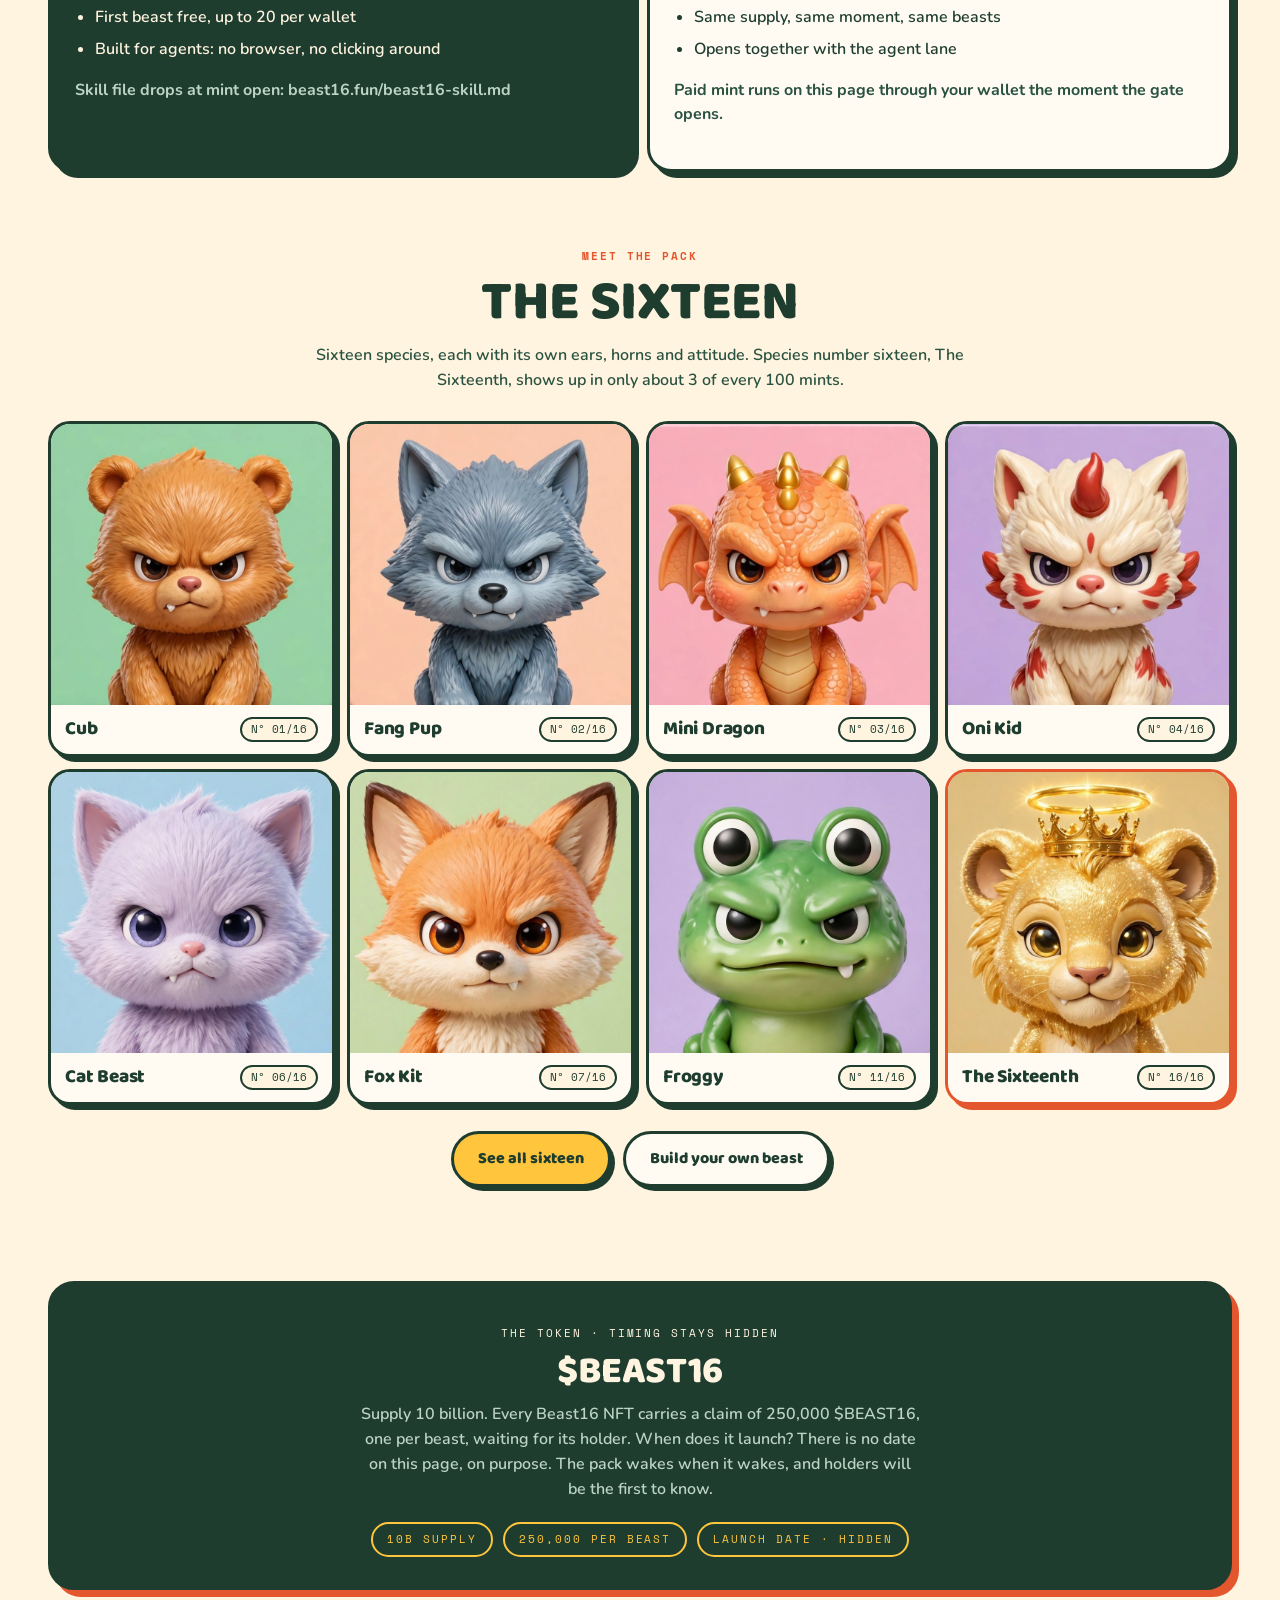
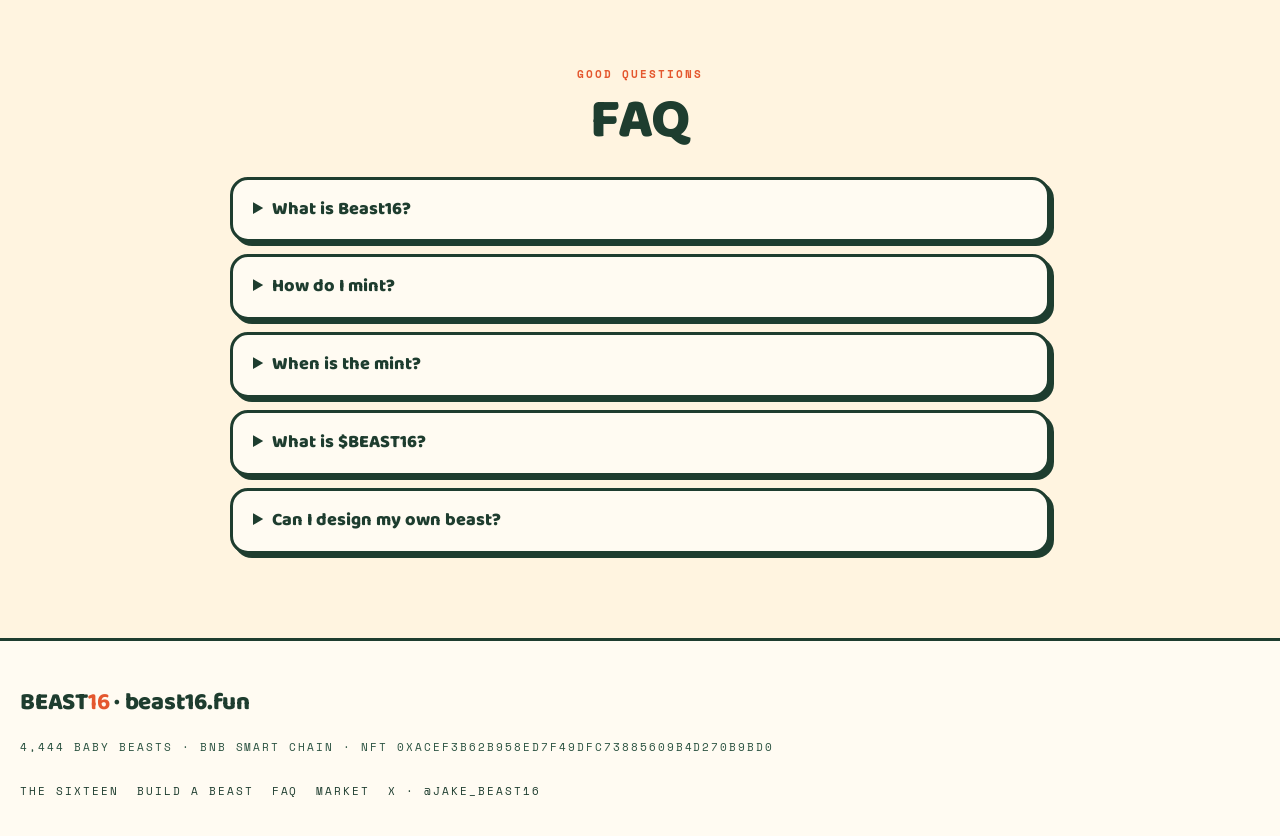
==== commit ee1b90d5: "beast16 site: index.html" ====
--- a/index.html
+++ b/index.html
@@ -53,13 +53,13 @@
       <p class="display" id="countdown" style="font-size:clamp(32px,7vw,46px); margin-top:6px">--:--:--</p>
       <p style="color:var(--ink2); font-weight:700; font-size:13px; margin-top:4px">All times in UTC · Reveal 24 hours after the open</p>
     </div>
-    <div style="border:3px solid var(--ink); border-radius:20px; background:var(--forest); color:var(--paper); text-align:center; padding:20px 16px; margin-bottom:18px">
-      <p class="label" style="color:var(--sun)"><span id="liveDot" style="display:inline-block; width:9px; height:9px; border-radius:50%; background:#3ddc84; margin-right:7px; vertical-align:1px"></span>Live mint count · on-chain</p>
-      <p class="display" style="font-size:clamp(38px,8vw,54px); margin-top:6px"><span id="liveMinted">···</span> <span style="font-size:.45em; color:var(--sun)">/ 4,444 minted</span></p>
-      <div style="height:14px; border-radius:99px; background:rgba(255,251,242,.18); overflow:hidden; margin:14px auto 8px; max-width:520px">
-        <div id="liveBar" style="height:100%; width:0%; background:var(--sun); border-radius:99px; transition:width .8s ease"></div>
+    <div style="border:3px solid var(--ink); border-radius:20px; background:var(--sun); color:var(--forest); text-align:center; padding:20px 16px; margin-bottom:18px">
+      <p class="label" style="color:var(--forest)"><span id="liveDot" style="display:inline-block; width:9px; height:9px; border-radius:50%; background:#3ddc84; margin-right:7px; vertical-align:1px"></span>Live mint count · on-chain</p>
+      <p class="display" style="font-size:clamp(38px,8vw,54px); margin-top:6px"><span id="liveMinted">···</span> <span style="font-size:.45em; color:#B23E17">/ 4,444 minted</span></p>
+      <div style="height:14px; border-radius:99px; background:rgba(30,61,47,.22); overflow:hidden; margin:14px auto 8px; max-width:520px">
+        <div id="liveBar" style="height:100%; width:0%; background:var(--forest); border-radius:99px; transition:width .8s ease"></div>
       </div>
-      <p style="font-weight:700; font-size:13px; color:var(--paper); opacity:.85"><span id="livePct">0.0%</span> of supply · refreshes automatically</p>
+      <p style="font-weight:800; font-size:13px; color:var(--forest)"><span id="livePct">0.0%</span> of supply · refreshes automatically</p>
     </div>
     <div class="lanes">
       <div class="lane dark">
@@ -102,7 +102,7 @@
 
   <section class="blk" id="token">
     <div class="token-card">
-      <p class="label" style="color:var(--sun)">The token · Timing stays hidden</p>
+      <p class="label" style="color:var(--forest)">The token · Timing stays hidden</p>
       <h3 class="display">$BEAST16</h3>
       <p class="mut" style="max-width:560px; margin:12px auto 0">Supply 10 billion. Every Beast16 NFT carries a claim of 250,000 $BEAST16, one per beast, waiting for its holder. When does it launch? There is no date on this page, on purpose. The pack wakes when it wakes, and holders will be the first to know.</p>
       <div style="display:flex; gap:10px; justify-content:center; flex-wrap:wrap; margin-top:20px">
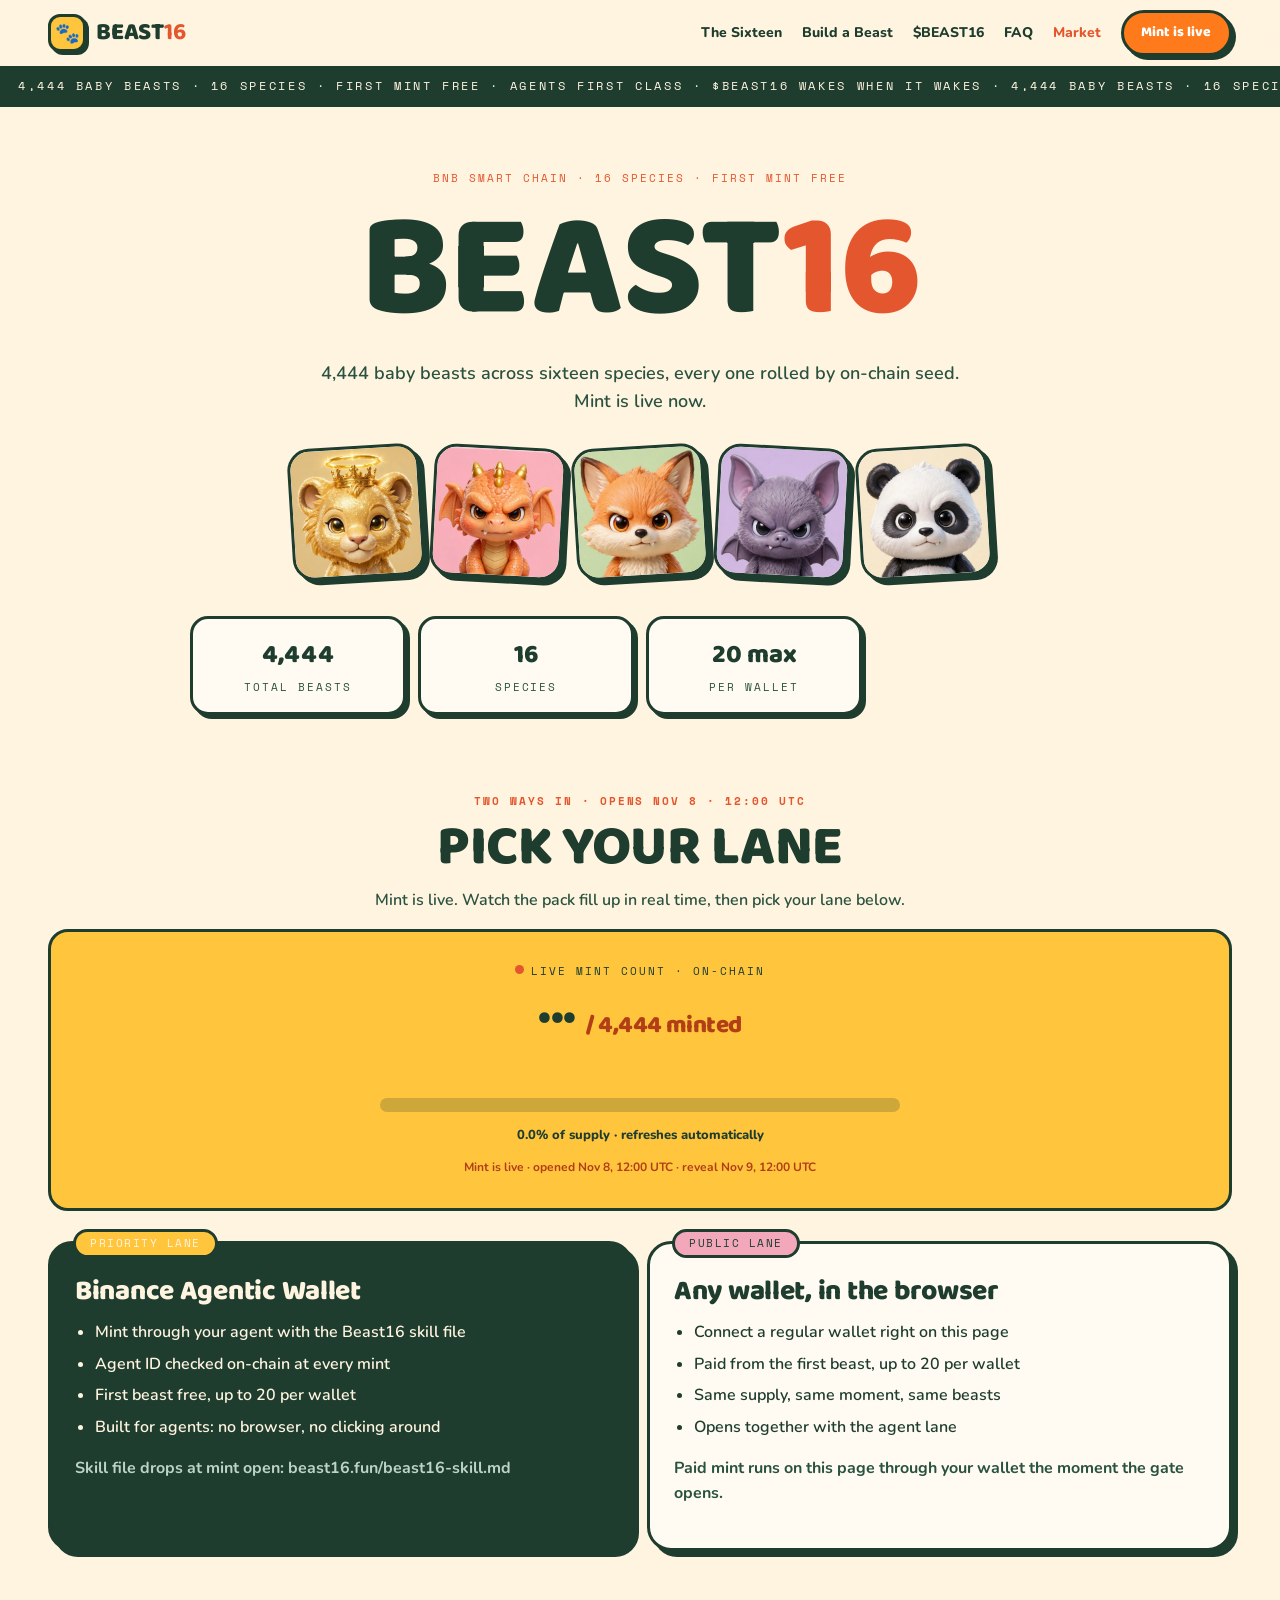
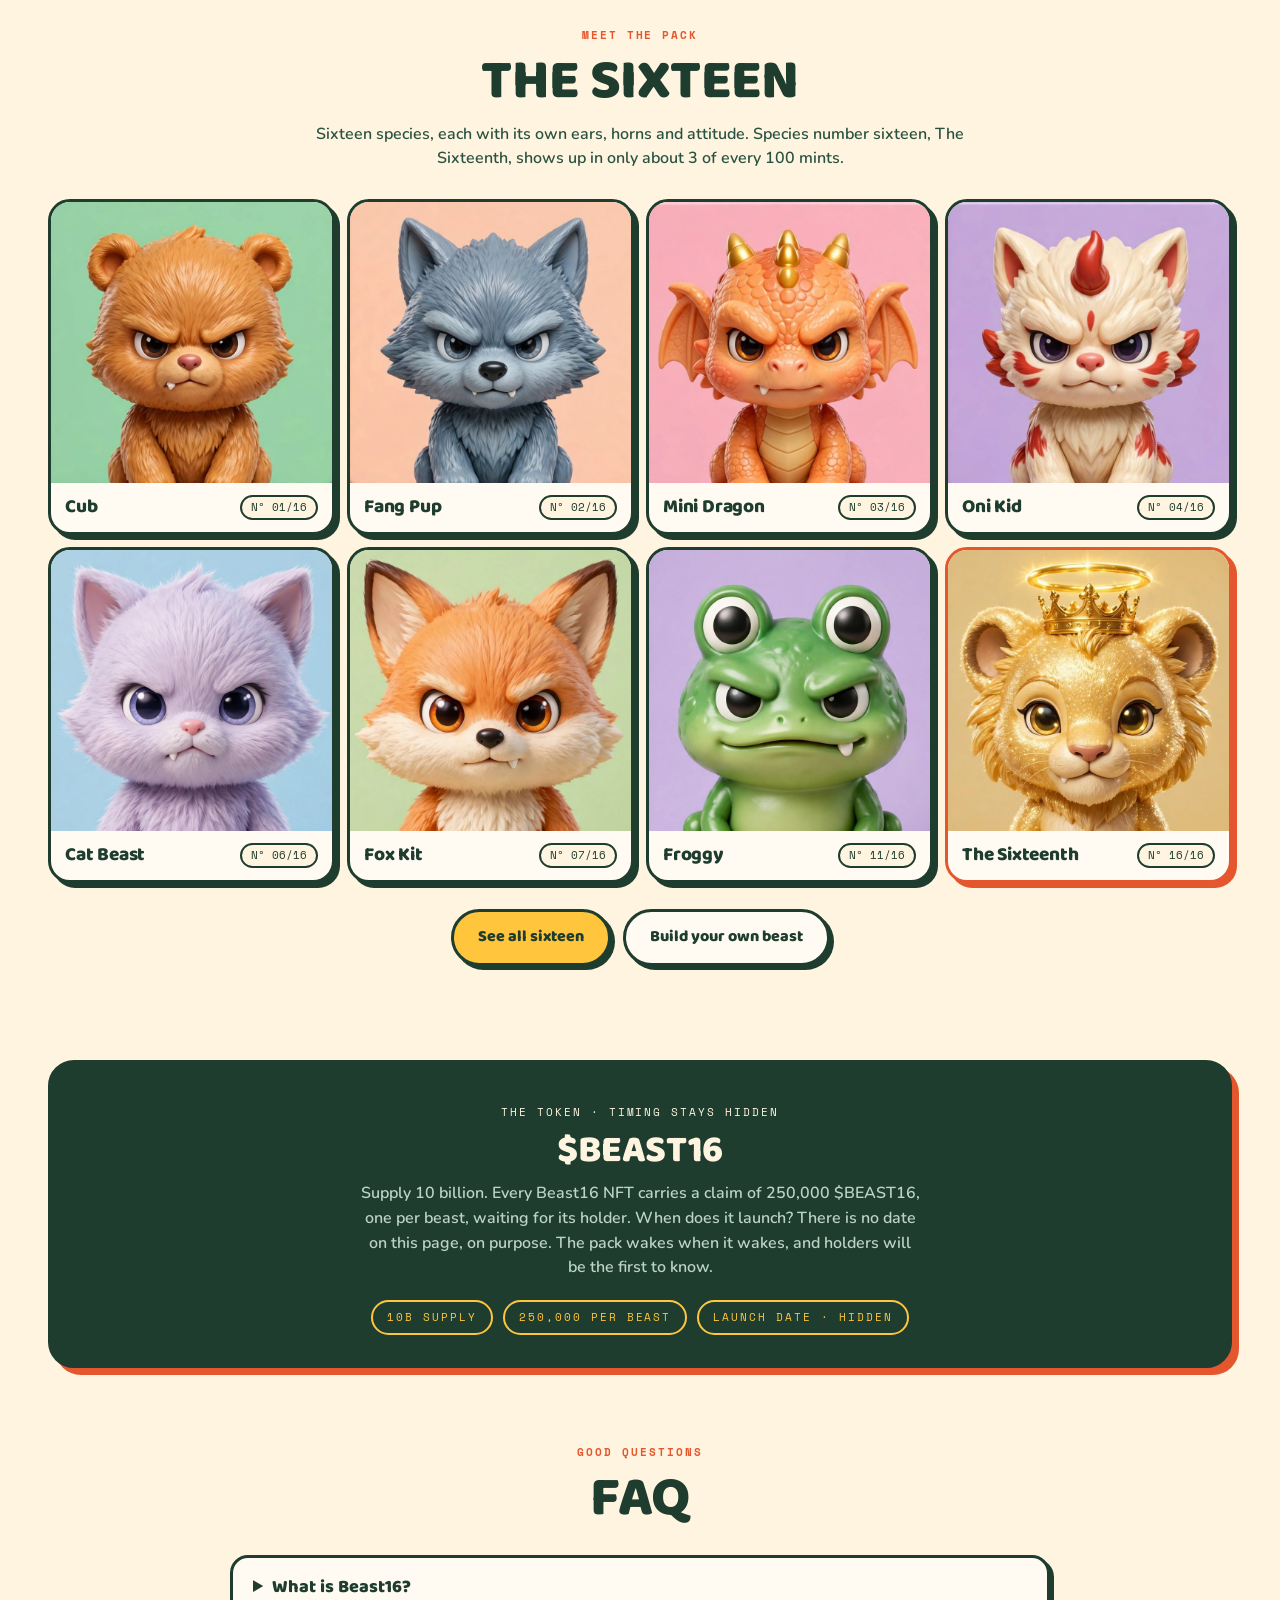
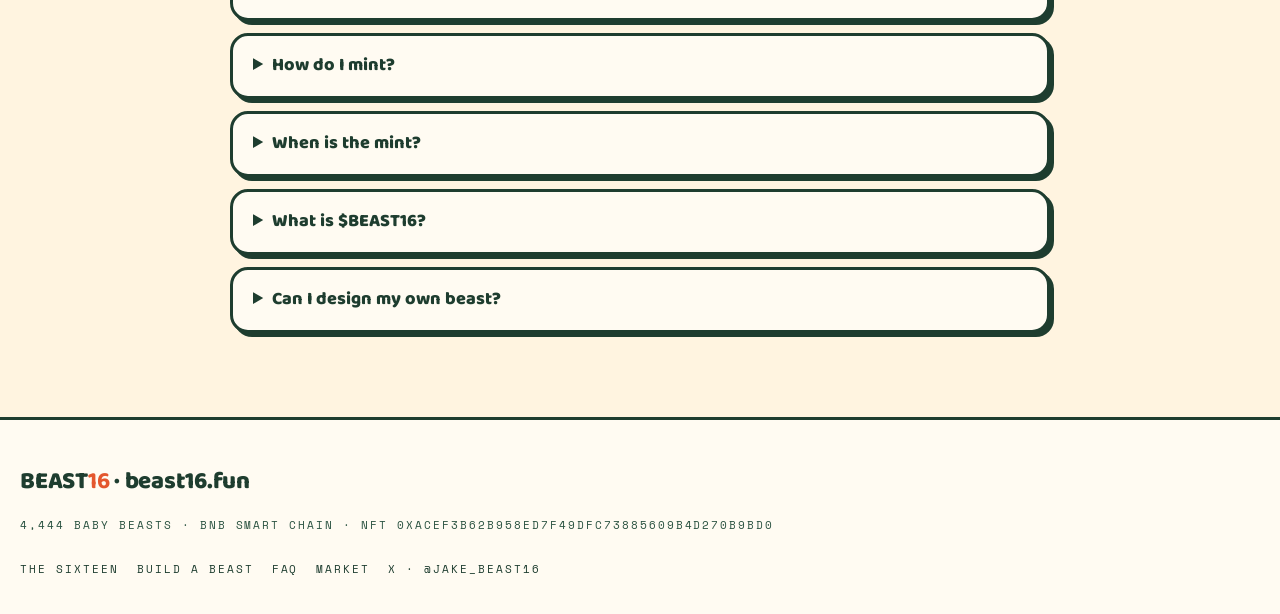
==== commit 590ebd8f: "beast16 site: index.html" ====
--- a/index.html
+++ b/index.html
@@ -32,12 +32,11 @@
   <section class="hero">
     <p class="label" style="color:var(--berry)">BNB Smart Chain · 16 species · First mint free</p>
     <h1 class="display">BEAST<span class="b16">16</span></h1>
-    <p class="sub">4,444 baby beasts are getting ready to run wild. Sixteen species, tiny fangs, zero fear. One of the sixteen is almost never seen.</p>
+    <p class="sub">4,444 baby beasts across sixteen species, every one rolled by on-chain seed. Mint is live now.</p>
     <div class="hero-beasts" id="hero-beasts"></div>
     <div class="board">
       <div class="cell"><div class="n">4,444</div><div class="l label">Total beasts</div></div>
       <div class="cell"><div class="n">16</div><div class="l label">Species</div></div>
-      <div class="cell"><div class="n">1st free</div><div class="l label">Then 0.000474 BNB</div></div>
       <div class="cell"><div class="n">20 max</div><div class="l label">Per wallet</div></div>
     </div>
   </section>
@@ -46,20 +45,16 @@
     <div class="sec-head">
       <p class="label" style="color:var(--berry)">Two ways in · Opens Nov 8 · 12:00 UTC</p>
       <h2 class="display">Pick your lane</h2>
-      <p>Both lanes open at the same moment. Agent wallets are first class here, and everyone plays by the same rules: first beast free, then 0.000474 BNB each, twenty per wallet at most.</p>
+      <p>Mint is live. Watch the pack fill up in real time, then pick your lane below.</p>
     </div>
-    <div style="border:3px solid var(--ink); border-radius:20px; background:var(--paper); text-align:center; padding:20px 16px; margin-bottom:18px">
-      <p class="label" style="color:var(--berry)" id="cdLabel">Mint opens · Nov 8, 12:00 UTC</p>
-      <p class="display" id="countdown" style="font-size:clamp(32px,7vw,46px); margin-top:6px">--:--:--</p>
-      <p style="color:var(--ink2); font-weight:700; font-size:13px; margin-top:4px">All times in UTC · Reveal 24 hours after the open</p>
-    </div>
-    <div style="border:3px solid var(--ink); border-radius:20px; background:var(--sun); color:var(--forest); text-align:center; padding:20px 16px; margin-bottom:18px">
+        <div style="border:3px solid var(--ink); border-radius:20px; background:var(--sun); color:var(--forest); text-align:center; padding:20px 16px; margin-bottom:18px">
       <p class="label" style="color:var(--forest)"><span id="liveDot" style="display:inline-block; width:9px; height:9px; border-radius:50%; background:#3ddc84; margin-right:7px; vertical-align:1px"></span>Live mint count · on-chain</p>
       <p class="display" style="font-size:clamp(38px,8vw,54px); margin-top:6px"><span id="liveMinted">···</span> <span style="font-size:.45em; color:#B23E17">/ 4,444 minted</span></p>
       <div style="height:14px; border-radius:99px; background:rgba(30,61,47,.22); overflow:hidden; margin:14px auto 8px; max-width:520px">
         <div id="liveBar" style="height:100%; width:0%; background:var(--forest); border-radius:99px; transition:width .8s ease"></div>
       </div>
       <p style="font-weight:800; font-size:13px; color:var(--forest)"><span id="livePct">0.0%</span> of supply · refreshes automatically</p>
+      <p style="font-weight:700; font-size:12px; color:#B23E17; margin-top:6px">Mint is live · opened Nov 8, 12:00 UTC · reveal Nov 9, 12:00 UTC</p>
     </div>
     <div class="lanes">
       <div class="lane dark">
@@ -149,9 +144,9 @@
   var cd = document.getElementById('countdown'), label = document.getElementById('cdLabel'), nav = document.getElementById('navMintBtn');
   function tick(){
     var left = OPEN - Date.now();
-    if (left <= 0) { cd.textContent = 'MINT IS LIVE'; label.textContent = 'Mint is live · opened Nov 8, 12:00 UTC'; if (nav) nav.textContent = 'Mint is live'; return; }
+    if (left <= 0) { if (nav) nav.textContent = 'Mint is live'; return; }
     var h = Math.floor(left/3600000), m = Math.floor(left%3600000/60000), sec = Math.floor(left%60000/1000);
-    cd.textContent = String(h).padStart(2,'0') + ':' + String(m).padStart(2,'0') + ':' + String(sec).padStart(2,'0');
+    if (cd) cd.textContent = String(h).padStart(2,'0') + ':' + String(m).padStart(2,'0') + ':' + String(sec).padStart(2,'0');
     setTimeout(tick, 1000);
   }
   tick();
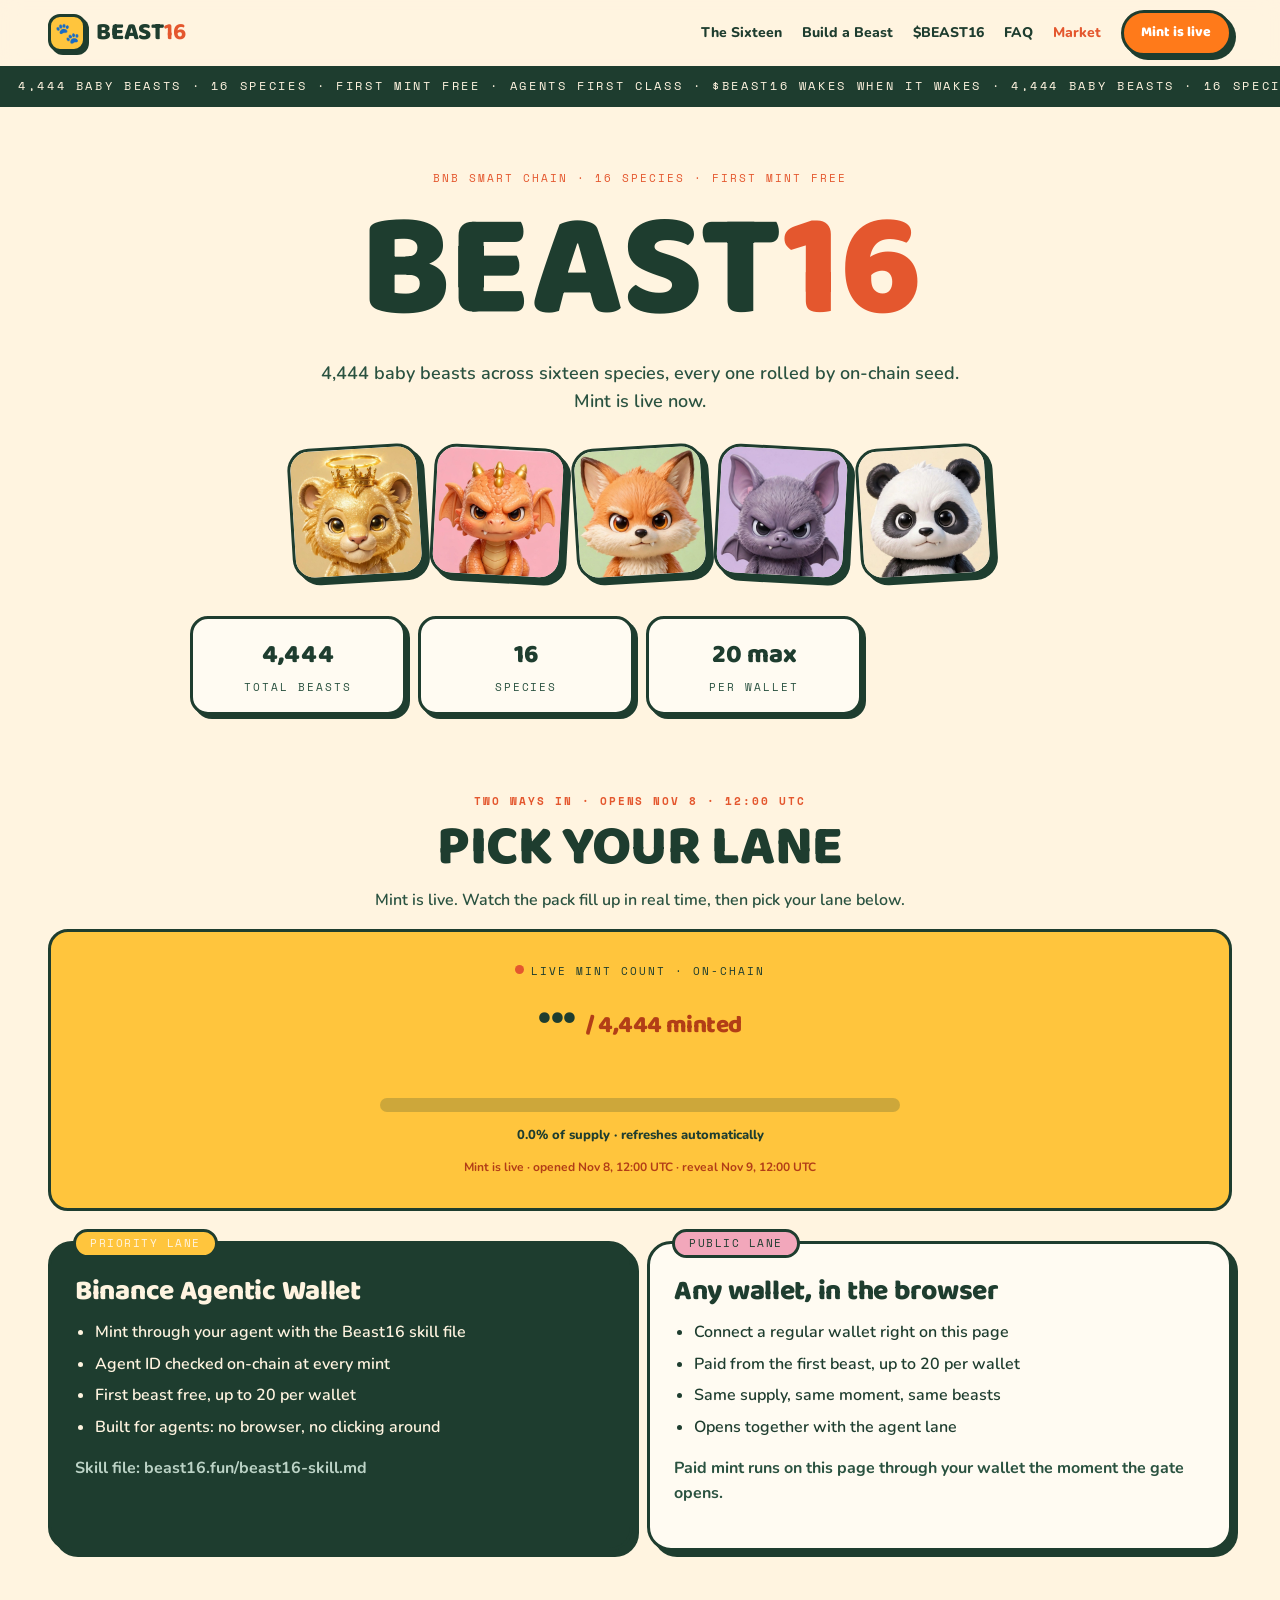
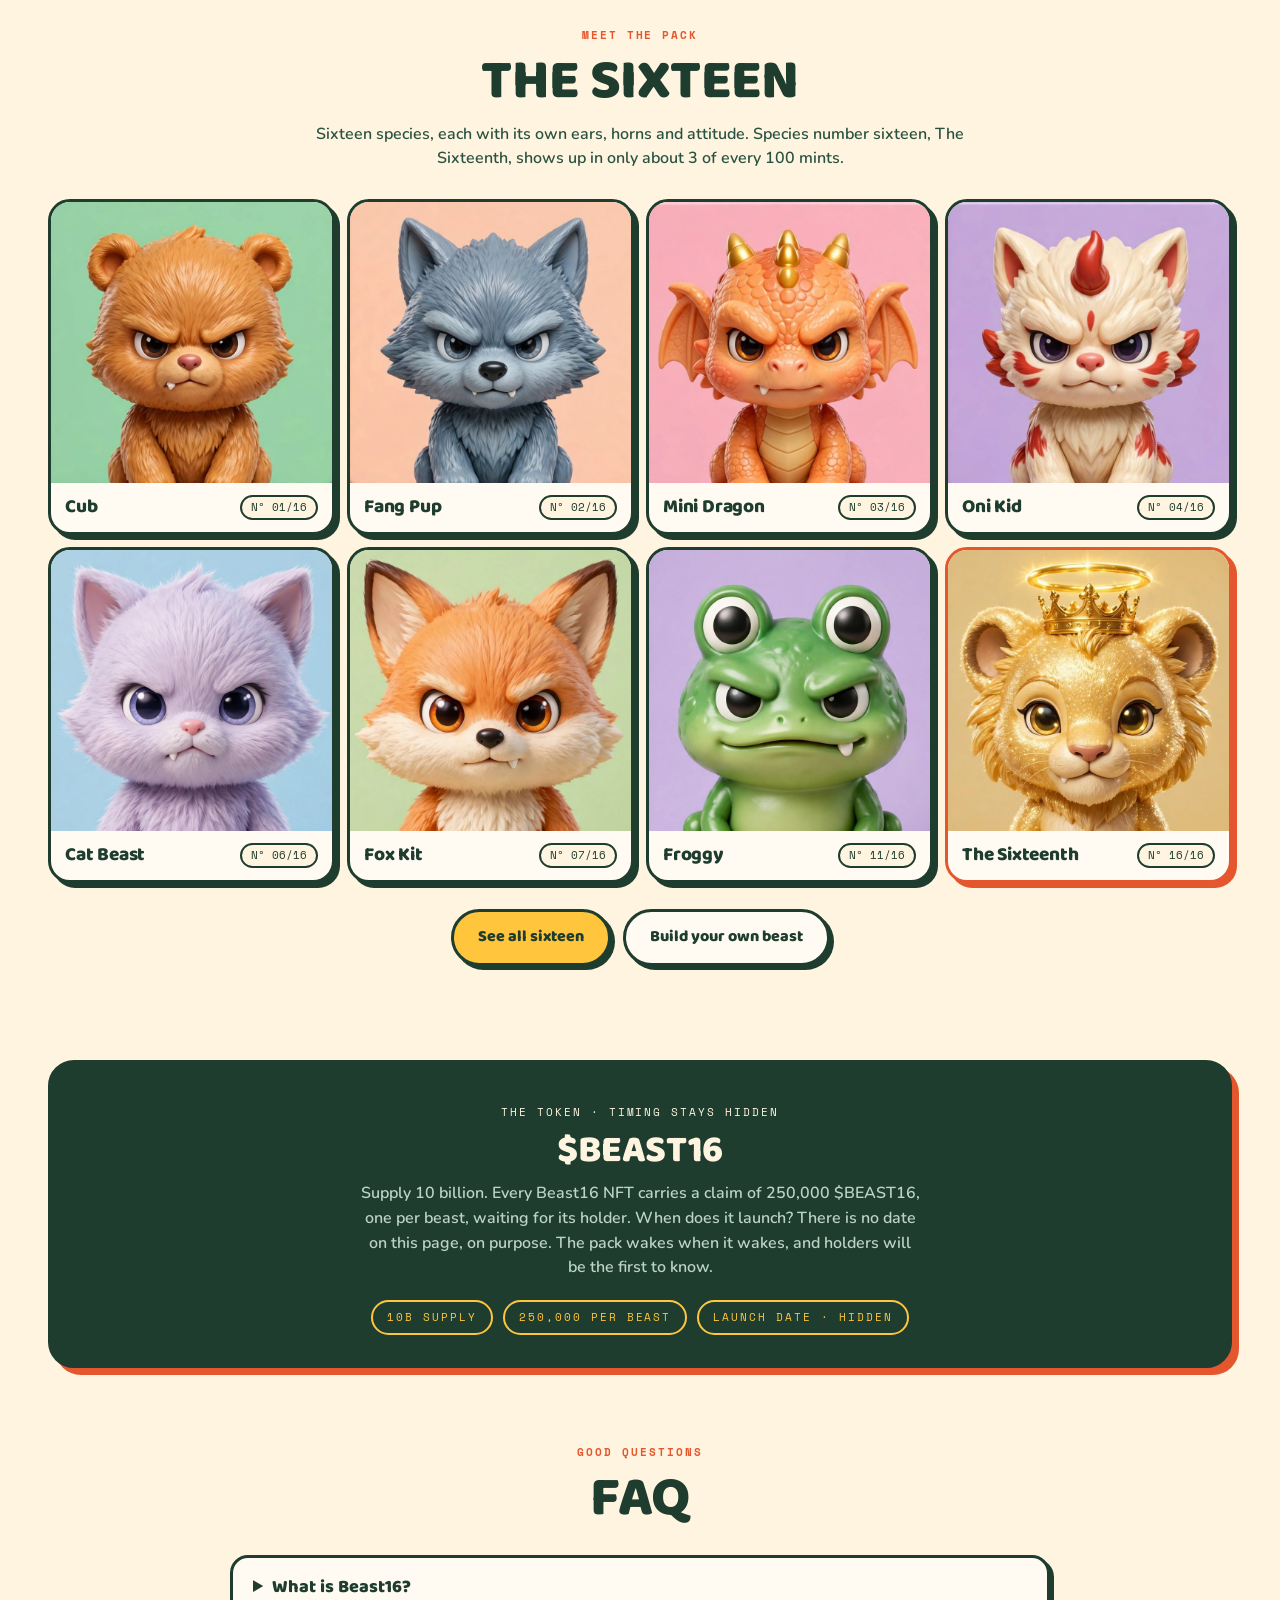
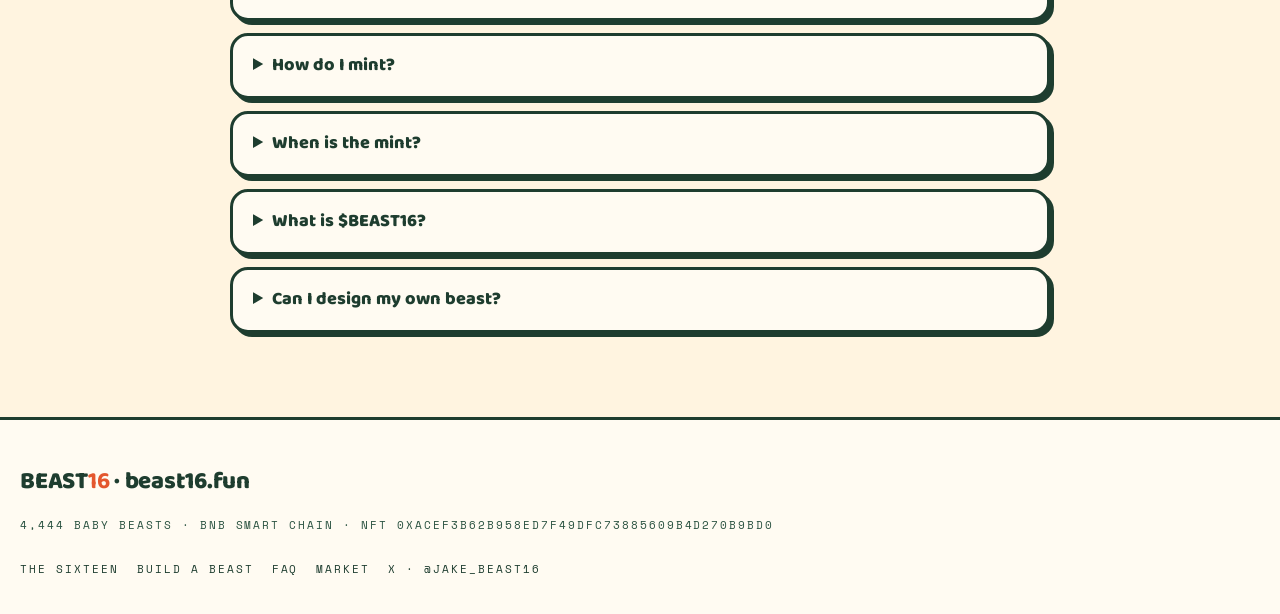
==== commit 49e6e959: "beast16 site: index.html" ====
--- a/index.html
+++ b/index.html
@@ -66,7 +66,7 @@
           <li>First beast free, up to 20 per wallet</li>
           <li>Built for agents: no browser, no clicking around</li>
         </ul>
-        <p class="mut" style="margin-top:16px; font-weight:700">Skill file drops at mint open: beast16.fun/beast16-skill.md</p>
+        <p class="mut" style="margin-top:16px; font-weight:700">Skill file: beast16.fun/beast16-skill.md</p>
       </div>
       <div class="lane">
         <span class="tag" style="background:var(--pink)">PUBLIC LANE</span>
